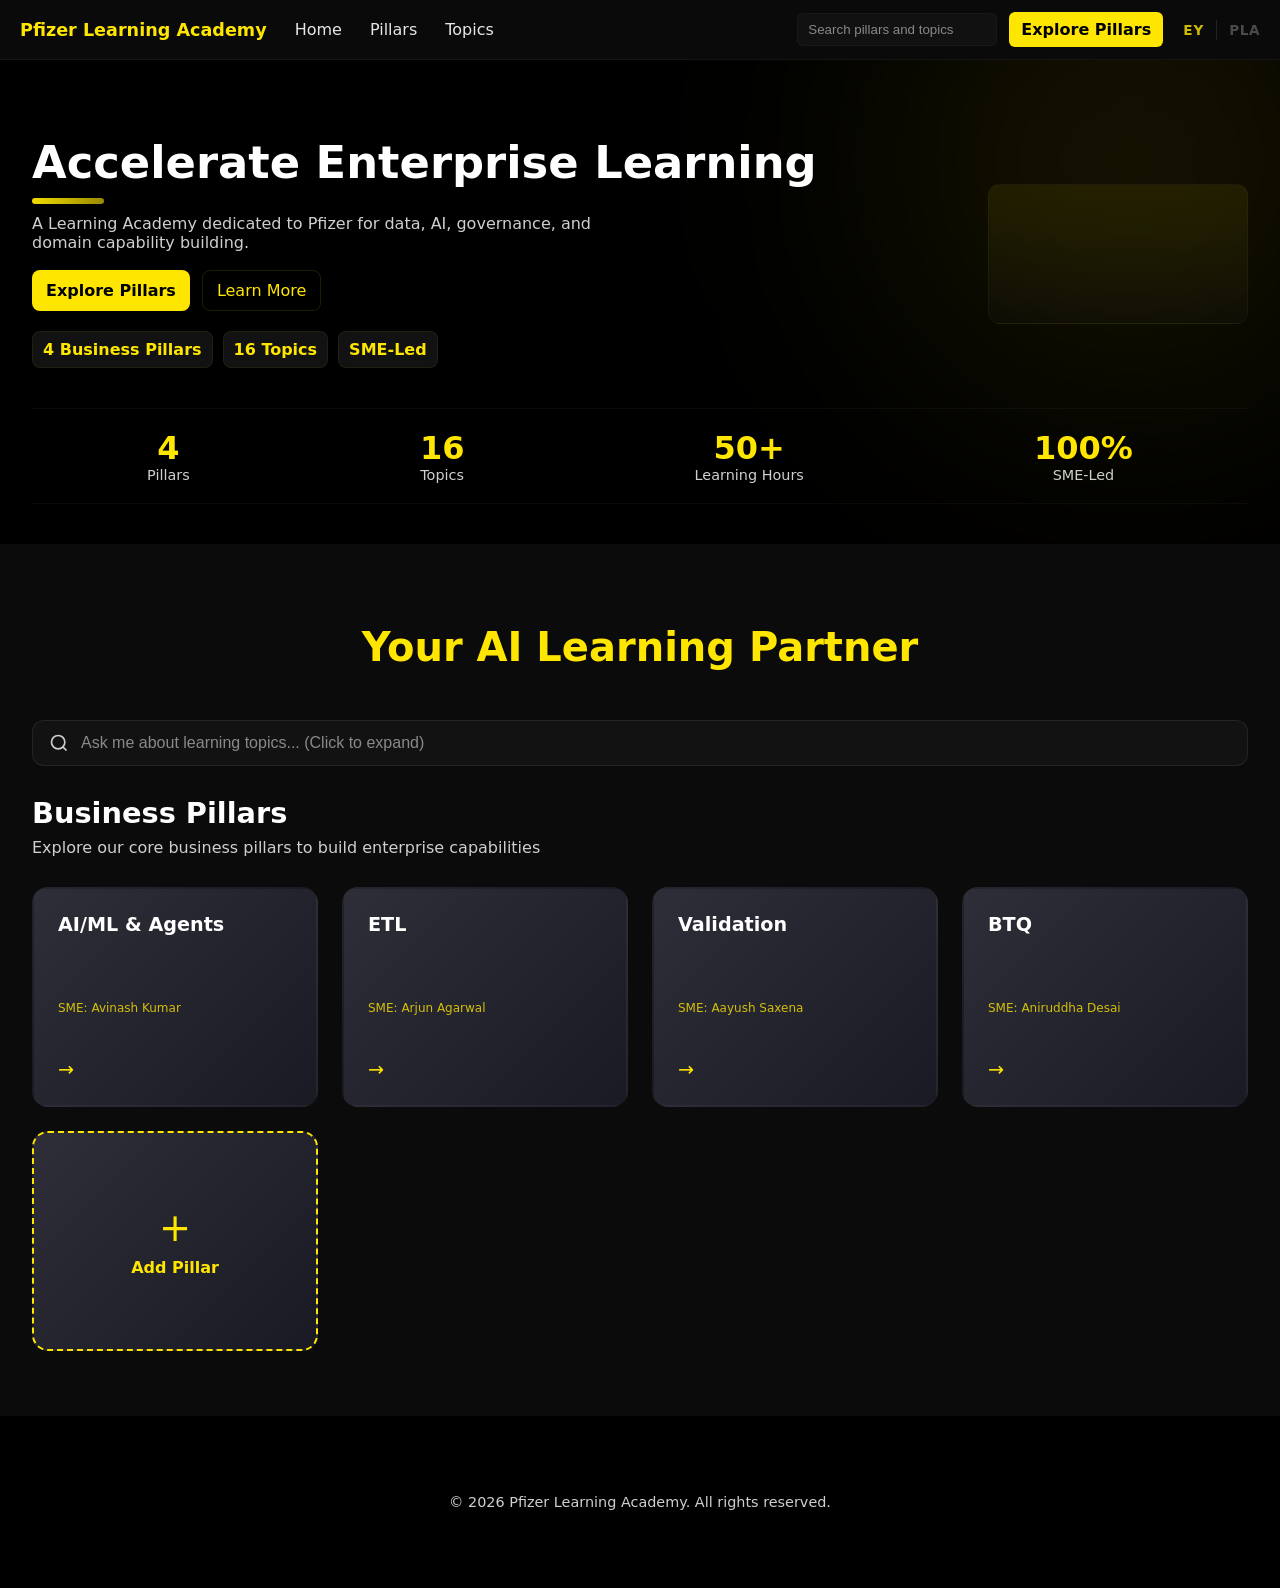
==== index.html @ 2d5de285 "updates" ====
<!DOCTYPE html>
<html lang="en">
<head>
    <meta charset="UTF-8">
    <meta name="viewport" content="width=device-width, initial-scale=1.0">
    <title>Pfizer Learning Academy</title>
    <link rel="stylesheet" href="styles.css">
</head>
<body>
    <div class="app">
        <!-- Header -->
        <header class="header">
            <div class="left">
                <div class="logo">Pfizer Learning Academy</div>
                <nav class="nav">
                    <a href="#home" onclick="scrollToSection('home')">Home</a>
                    <a href="#pillars" onclick="scrollToSection('pillars')">Pillars</a>
                    <a href="#topics">Topics</a>
                </nav>
            </div>

            <div class="actions">
                <input class="search" id="searchInput" placeholder="Search pillars and topics" onkeyup="handleSearch(event)">
                <button class="cta" onclick="scrollToSection('pillars')">Explore Pillars</button>
                <div class="logosContainer">
                    <div class="brandLogo">
                        <div class="eyLogo">EY</div>
                    </div>
                    <div class="divider"></div>
                    <div class="brandLogo">
                        <div class="pfizerLogo">PLA</div>
                    </div>
                </div>
            </div>
        </header>

        <!-- Search Results Dropdown -->
        <div id="searchResults" class="searchResults" style="display:none;"></div>

        <!-- Main Content -->
        <main class="main">
            <!-- Hero Section -->
            <div class="topArea">
                <div class="container">
                    <section class="hero">
                        <div class="heroLeft">
                            <h1 class="headline">Accelerate Enterprise Learning</h1>
                            <p class="sub">A Learning Academy dedicated to Pfizer for data, AI, governance, and domain capability building.</p>
                            <div class="ctaRow">
                                <button class="primary" onclick="scrollToSection('pillars')">Explore Pillars</button>
                                <button class="secondary" onclick="scrollToSection('pillars')">Learn More</button>
                            </div>

                            <div class="chips">
                                <div class="chip">4 Business Pillars</div>
                                <div class="chip">16 Topics</div>
                                <div class="chip">SME-Led</div>
                            </div>
                        </div>
                        <div class="heroRight">
                            <div class="heroCard"></div>
                        </div>
                    </section>

                    <!-- Stats Strip -->
                    <div class="statsStrip">
                        <div class="stat">
                            <div class="statValue">4</div>
                            <div class="statLabel">Pillars</div>
                        </div>
                        <div class="stat">
                            <div class="statValue">16</div>
                            <div class="statLabel">Topics</div>
                        </div>
                        <div class="stat">
                            <div class="statValue">50+</div>
                            <div class="statLabel">Learning Hours</div>
                        </div>
                        <div class="stat">
                            <div class="statValue">100%</div>
                            <div class="statLabel">SME-Led</div>
                        </div>
                    </div>
                </div>
            </div>

            <!-- Business Pillars Section -->
            <div class="container">
                <div class="searchHeader">
                    <p class="searchSubline flashAnimation">Your AI Learning Partner</p>
                </div>

                <!-- Chat Interface (Hidden by default) -->
                <div id="chatInterface" class="chatInterface" style="display:none;">
                    <div class="chatHeader">
                        <h3>Pfizer Learning Assistant</h3>
                        <button class="closeChat" onclick="closeChat()">✕</button>
                    </div>
                    <div class="chatMessages" id="chatMessages">
                        <div class="chatMessage bot">
                            <p>Hi! 👋 I'm your Pfizer Learning Assistant. How can I help you explore our learning content today?</p>
                        </div>
                    </div>
                    <div class="chatInput">
                        <input type="text" id="chatInputField" placeholder="Ask me anything..." onkeypress="handleChatInput(event)">
                        <button onclick="sendChatMessage()">Send</button>
                    </div>
                </div>

                <!-- Search Bar with Static Response -->
                <div class="searchContainer">
                    <div class="searchInputWrapper" onclick="openChat()">
                        <svg class="searchIcon" viewBox="0 0 24 24" fill="none" stroke="currentColor" stroke-width="2">
                            <circle cx="11" cy="11" r="8"></circle>
                            <path d="m21 21-4.35-4.35"></path>
                        </svg>
                        <input type="text" class="searchInputStatic" placeholder="Ask me about learning topics... (Click to expand)" readonly>
                    </div>
                </div>

                <!-- Business Pillars Section -->
                <section id="pillars" class="pillarsSection">
                    <div class="sectionHeader">
                        <h2 class="sectionTitle">Business Pillars</h2>
                        <p class="sectionSubtitle">Explore our core business pillars to build enterprise capabilities</p>
                    </div>

                    <div class="pillarsGrid" id="pillarsGrid">
                        <!-- Pillars will be populated by JavaScript -->
                    </div>

                    <div id="addPillarInfo" class="infoMessage" style="display:none;">
                        <p>ℹ️ New pillar creation is coming soon. Contact your administrator to request new business pillars.</p>
                        <button onclick="dismissAddInfo()">Dismiss</button>
                    </div>
                </section>
            </div>
        </main>

        <!-- Pillar Detail Page (Hidden by default) -->
        <div id="pillarDetailPage" class="pillarDetailPage" style="display:none;">
            <div class="detailHeader">
                <button class="backButton" onclick="goBackHome()">← Back</button>
                <h1 id="detailPillarTitle" class="detailTitle"></h1>
            </div>
            <div class="detailContent">
                <div class="detailSectionHalf" id="detailSMECard">
                    <!-- SME Card will be populated by JavaScript -->
                </div>
                <div class="detailSection">
                    <h2>Topics</h2>
                    <div class="detailSectionHeader">
                        <button class="addButton" onclick="openAddItemModal('topic')">+ Add Topic</button>
                    </div>
                    <div id="detailTopics" class="topicsList"></div>
                </div>
                
            </div>
        </div>

        <!-- Topic/SOP/Material Detail Page -->
        <div id="itemDetailPage" class="itemDetailPage" style="display:none;">
            <div class="detailHeader">
                <button class="backButton" onclick="goBackToPillarDetail()">← Back</button>
                <h1 id="itemDetailTitle" class="detailTitle"></h1>
            </div>
            <div class="detailContent">
                <div class="detailSection">
                    <h2 class="sectionHeading">Title</h2>
                    <h3 class="confusionMatrixHeading">Confusion Matrix</h3>
                </div>
                <div class="detailSection">
                    <h2 class="sectionHeading">Content</h2>
                    <div id="itemDetailKeyPoints" class="keyPointsList"></div>
                    <p id="contentParagraph" class="contentParagraph"></p>
                </div>
                
            </div>
        </div>

        <!-- Add Item Modal (Topic/SOP/Material) -->
        <div id="addItemModal" class="modal" style="display:none;">
            <div class="modalContent">
                <div class="modalHeader">
                    <h2 id="addItemModalTitle">Add New Item</h2>
                    <button class="closeModal" onclick="closeAddItemModal()">✕</button>
                </div>
                <form id="addItemForm" onsubmit="submitAddItem(event)" class="addPillarForm">
                    <div class="formGroup">
                        <label for="itemName">Item Name *</label>
                        <input type="text" id="itemName" name="itemName" required placeholder="e.g., AI Model Training">
                    </div>

                    <div class="formGroup">
                        <label for="itemDescription">Description *</label>
                        <textarea id="itemDescription" name="itemDescription" required placeholder="Brief description" rows="4"></textarea>
                    </div>

                    <div class="formGroup">
                        <label for="itemContent">Detailed Content</label>
                        <textarea id="itemContent" name="itemContent" placeholder="Detailed information about this item (2000 words allowed)" rows="5"></textarea>
                    </div>

                    <div class="formActions">
                        <button type="button" class="cancelBtn" onclick="closeAddItemModal()">Cancel</button>
                        <button type="submit" class="submitBtn">Create Item</button>
                    </div>
                </form>
            </div>
        </div>

        <!-- Modal Overlay -->
        <div id="modalOverlay" class="modalOverlay" style="display:none;" onclick="closeAddItemModal()"></div>

        <!-- Add Pillar Modal (Hidden by default) -->
        <div id="addPillarModal" class="modal" style="display:none;">
            <div class="modalContent">
                <div class="modalHeader">
                    <h2>Add New Business Pillar</h2>
                    <button class="closeModal" onclick="closeAddPillarModal()">✕</button>
                </div>
                <form id="addPillarForm" onsubmit="submitAddPillar(event)" class="addPillarForm">
                    <div class="formGroup">
                        <label for="pillarName">Name of the Pillar *</label>
                        <input type="text" id="pillarName" name="pillarName" required placeholder="e.g., Data Governance">
                    </div>

                    

                    <div class="formGroup">
                        <label for="smeName">SME Name *</label>
                        <input type="text" id="smeName" name="smeName" required placeholder="Subject Matter Expert Name">
                    </div>
                    <div class="formGroup">
                        <label for="smePosition">SME Position *</label>
                        <input type="text" id="smePosition" name="smePosition" required placeholder="Subject Matter Expert Position">
                    </div>

                    <div class="formGroup">
                        <label for="smeEmail">SME Email *</label>
                        <input type="email" id="smeEmail" name="smeEmail" placeholder="SME Email Address">
                    </div>

                    <div class="formActions">
                        <button type="button" class="cancelBtn" onclick="closeAddPillarModal()">Cancel</button>
                        <button type="submit" class="submitBtn">Create Pillar</button>
                    </div>
                </form>
            </div>
        </div>

        <!-- Modal Overlay for Pillar -->
        <div id="pillarModalOverlay" class="modalOverlay" style="display:none;" onclick="closeAddPillarModal()"></div>

        <!-- Footer -->
        <footer class="footer">
            <div class="container">
                <p>&copy; 2026 Pfizer Learning Academy. All rights reserved.</p>
            </div>
        </footer>
    </div>

    <script src="app.js"></script>
</body>
</html>
---- styles.css ----
/* CSS Variables */
:root {
    --bg: #0b0b0b;
    --yellow: #FFE600;
    --white: #FFFFFF;
    --muted: #CFCFCF;
    --card: #121212;
    --glass: rgba(255,255,255,0.03);
}

* {
    box-sizing: border-box;
}

html, body {
    height: 100%;
    margin: 0;
    padding: 0;
}

body {
    margin: 0;
    font-family: Inter, ui-sans-serif, system-ui, -apple-system, "Segoe UI", Roboto, "Helvetica Neue", Arial;
    background: var(--bg);
    color: var(--white);
    -webkit-font-smoothing: antialiased;
    -moz-osx-font-smoothing: grayscale;
}

a {
    color: inherit;
    text-decoration: none;
}

button {
    cursor: pointer;
    font: inherit;
}

.app {
    min-height: 100vh;
    background: var(--bg);
    color: var(--white);
    display: flex;
    flex-direction: column;
}

.container {
    max-width: 1400px;
    margin: 0 auto;
    padding: 40px 32px;
    width: 100%;
}

/* Header Styles */
.header {
    display: flex;
    align-items: center;
    justify-content: space-between;
    padding: 12px 20px;
    border-bottom: 1px solid rgba(255, 255, 255, 0.04);
    background: rgba(11, 11, 11, 0.9);
    position: sticky;
    top: 0;
    z-index: 10;
}

.left {
    display: flex;
    align-items: center;
    gap: 20px;
}

.logo {
    color: var(--yellow);
    font-weight: 700;
    font-size: 1.1rem;
    cursor: pointer;
}

.nav {
    display: flex;
    gap: 12px;
}

.nav a {
    color: var(--white);
    opacity: 0.9;
    padding: 6px 8px;
    border-radius: 6px;
    transition: all 0.2s ease;
}

.nav a:hover {
    opacity: 1;
    background: rgba(255, 230, 0, 0.05);
}

.actions {
    display: flex;
    gap: 12px;
    align-items: center;
}

.search {
    background: var(--glass);
    border: 1px solid rgba(255, 255, 255, 0.03);
    color: var(--white);
    padding: 8px 10px;
    border-radius: 6px;
    min-width: 200px;
}

.search::placeholder {
    color: rgba(255, 255, 255, 0.5);
}

.cta {
    background: var(--yellow);
    color: #000;
    padding: 8px 12px;
    border-radius: 6px;
    border: none;
    font-weight: 700;
    cursor: pointer;
    transition: all 0.2s ease;
}

.cta:hover {
    background: #ffd800;
    transform: translateY(-1px);
    box-shadow: 0 4px 12px rgba(255, 193, 7, 0.3);
}

.logosContainer {
    display: flex;
    align-items: center;
    gap: 12px;
    margin-left: 8px;
}

.brandLogo {
    display: flex;
    align-items: center;
    justify-content: center;
}

.eyLogo {
    color: var(--yellow);
    font-size: 0.85rem;
    font-weight: 700;
    letter-spacing: 1px;
    opacity: 0.8;
    transition: all 0.2s ease;
}

.eyLogo:hover {
    opacity: 1;
    color: #ffd800;
}

.pfizerLogo {
    color: #666;
    font-size: 0.85rem;
    font-weight: 700;
    letter-spacing: 0.5px;
    opacity: 0.7;
    transition: all 0.2s ease;
}

.pfizerLogo:hover {
    opacity: 1;
    color: var(--white);
}

.divider {
    width: 1px;
    height: 20px;
    background: rgba(255, 255, 255, 0.1);
}

/* Main Content */
.main {
    flex: 1;
}

.topArea {
    position: relative;
    background: #000;
    overflow: hidden;
}

.topArea::before {
    content: "";
    position: absolute;
    width: 500px;
    height: 500px;
    background: rgba(255, 230, 0, 0.08);
    filter: blur(120px);
    top: -150px;
    right: -100px;
    border-radius: 50%;
}

/* Hero Section */
.hero {
    display: flex;
    gap: 24px;
    align-items: center;
    justify-content: space-between;
    padding: 40px 0;
    position: relative;
    z-index: 1;
}

.heroLeft {
    flex: 1;
}

.heroRight {
    width: 260px;
    height: 160px;
    display: flex;
    align-items: center;
    justify-content: center;
}

.heroCard {
    width: 100%;
    height: 140px;
    background: linear-gradient(180deg, rgba(255, 230, 0, 0.08), rgba(255, 255, 255, 0.02));
    border-radius: 12px;
    border: 1px solid rgba(255, 255, 255, 0.03);
}

.headline {
    font-size: 2.8rem;
    margin: 0;
    color: var(--white);
    line-height: 1.02;
    position: relative;
}

.headline::after {
    content: '';
    display: block;
    width: 72px;
    height: 6px;
    margin-top: 12px;
    background: linear-gradient(90deg, rgba(255, 230, 0, 0.95), rgba(255, 230, 0, 0.6));
    border-radius: 4px;
}

.sub {
    color: var(--muted);
    margin-top: 10px;
    margin-bottom: 18px;
    max-width: 60ch;
}

.ctaRow {
    display: flex;
    gap: 12px;
    margin-bottom: 20px;
}

.primary {
    background: var(--yellow);
    color: #000;
    padding: 10px 14px;
    border-radius: 8px;
    border: none;
    font-weight: 700;
    transition: all 0.2s ease;
}

.primary:hover {
    background: #ffd800;
    transform: translateY(-2px);
    box-shadow: 0 4px 12px rgba(255, 193, 7, 0.3);
}

.secondary {
    background: transparent;
    color: var(--yellow);
    padding: 10px 14px;
    border-radius: 8px;
    border: 1px solid rgba(255, 230, 0, 0.12);
    transition: all 0.2s ease;
}

.secondary:hover {
    border-color: var(--yellow);
    background: rgba(255, 230, 0, 0.05);
}

.chips {
    display: flex;
    gap: 10px;
    flex-wrap: wrap;
}

.chip {
    padding: 8px 10px;
    background: var(--card);
    color: var(--yellow);
    border-radius: 8px;
    font-weight: 700;
    border: 1px solid rgba(255, 230, 0, 0.06);
}

/* Stats Strip */
.statsStrip {
    display: flex;
    justify-content: space-around;
    padding: 20px 0;
    border-top: 1px solid rgba(255, 255, 255, 0.04);
    border-bottom: 1px solid rgba(255, 255, 255, 0.04);
}

.stat {
    text-align: center;
}

.statValue {
    font-size: 2rem;
    font-weight: 700;
    color: var(--yellow);
}

.statLabel {
    color: var(--muted);
    font-size: 0.9rem;
}

/* Search Header */
.searchHeader {
    padding-top: 40px;
    padding-bottom: 30px;
    margin-bottom: 20px;
}

.searchSubline {
    color: #FFE600;
    margin: 0;
    text-align: center;
    font-size: 2.5rem;
    font-weight: 600;
}

@keyframes flashAnimation {
    0%, 100% {
        opacity: 1;
    }
    50% {
        opacity: 0.2;
    }
}

.flashAnimation {
    animation: flashAnimation 2s ease-in-out infinite;
}

/* Search Container */
.searchContainer {
    margin-bottom: 30px;
}

.searchInputWrapper {
    display: flex;
    align-items: center;
    gap: 10px;
    background: var(--glass);
    border: 1px solid rgba(255, 255, 255, 0.08);
    border-radius: 12px;
    padding: 12px 16px;
    cursor: pointer;
    transition: all 0.3s ease;
}

.searchInputWrapper:hover {
    border-color: var(--yellow);
    box-shadow: 0 4px 12px rgba(255, 230, 0, 0.1);
}

.searchIcon {
    width: 20px;
    height: 20px;
    color: var(--muted);
    flex-shrink: 0;
}

.searchInputStatic {
    flex: 1;
    background: none;
    border: none;
    color: var(--white);
    font-size: 1rem;
    outline: none;
}

.searchInputStatic::placeholder {
    color: rgba(255, 255, 255, 0.5);
}

/* Search Results */
.searchResults {
    position: absolute;
    top: 60px;
    left: 20px;
    right: 20px;
    background: rgba(18, 18, 18, 0.95);
    border: 1px solid rgba(255, 230, 0, 0.2);
    border-radius: 8px;
    max-height: 400px;
    overflow-y: auto;
    z-index: 100;
}

.searchResult {
    padding: 12px 16px;
    border-bottom: 1px solid rgba(255, 255, 255, 0.05);
    cursor: pointer;
    transition: all 0.2s ease;
}

.searchResult:hover {
    background: rgba(255, 230, 0, 0.05);
}

.searchResultTitle {
    color: var(--white);
    font-weight: 600;
    margin: 0 0 4px;
}

.searchResultType {
    color: var(--yellow);
    font-size: 0.8rem;
    text-transform: uppercase;
}

.searchResultDescription {
    color: var(--muted);
    font-size: 0.9rem;
    margin-top: 4px;
}

/* Chat Interface */
.chatInterface {
    background: rgba(18, 18, 18, 0.95);
    border: 1px solid rgba(255, 230, 0, 0.2);
    border-radius: 12px;
    margin-bottom: 30px;
    overflow: hidden;
    box-shadow: 0 8px 32px rgba(0, 0, 0, 0.5);
}

.chatHeader {
    background: rgba(255, 230, 0, 0.1);
    padding: 16px;
    display: flex;
    justify-content: space-between;
    align-items: center;
    border-bottom: 1px solid rgba(255, 230, 0, 0.2);
}

.chatHeader h3 {
    margin: 0;
    color: var(--white);
}

.closeChat {
    background: none;
    border: none;
    color: var(--white);
    font-size: 1.2rem;
    cursor: pointer;
    opacity: 0.7;
    transition: opacity 0.2s ease;
}

.closeChat:hover {
    opacity: 1;
}

.chatMessages {
    max-height: 300px;
    overflow-y: auto;
    padding: 16px;
    min-height: 150px;
}

.chatMessage {
    margin-bottom: 12px;
    display: flex;
    animation: fadeIn 0.3s ease;
}

@keyframes fadeIn {
    from {
        opacity: 0;
        transform: translateY(10px);
    }
    to {
        opacity: 1;
        transform: translateY(0);
    }
}

.chatMessage.bot p {
    background: rgba(255, 230, 0, 0.1);
    color: var(--white);
    padding: 10px 12px;
    border-radius: 8px;
    margin: 0;
    border-left: 3px solid var(--yellow);
    max-width: 80%;
}

.chatMessage.user p {
    background: rgba(255, 230, 0, 0.3);
    color: var(--white);
    padding: 10px 12px;
    border-radius: 8px;
    margin: 0;
    margin-left: auto;
    max-width: 80%;
}

.chatInput {
    display: flex;
    gap: 8px;
    padding: 12px;
    border-top: 1px solid rgba(255, 255, 255, 0.05);
}

#chatInputField {
    flex: 1;
    background: rgba(255, 255, 255, 0.05);
    border: 1px solid rgba(255, 255, 255, 0.1);
    color: var(--white);
    padding: 8px 12px;
    border-radius: 6px;
    outline: none;
}

#chatInputField::placeholder {
    color: rgba(255, 255, 255, 0.5);
}

.chatInput button {
    background: var(--yellow);
    color: #000;
    border: none;
    padding: 8px 16px;
    border-radius: 6px;
    font-weight: 700;
    transition: all 0.2s ease;
}

.chatInput button:hover {
    background: #ffd800;
    transform: translateY(-1px);
}

/* Pillars Section */
.pillarsSection {
    margin-top: 30px;
}

.sectionHeader {
    margin-bottom: 30px;
}

.sectionTitle {
    font-size: 1.8rem;
    margin: 0 0 8px;
    color: var(--white);
}

.sectionSubtitle {
    color: var(--muted);
    margin: 0;
}

.pillarsGrid {
    display: grid;
    grid-template-columns: repeat(auto-fit, minmax(280px, 1fr));
    gap: 24px;
    margin-bottom: 24px;
}

.pillarCard {
    background: linear-gradient(135deg, #2e2e38 0%, #1a1a24 100%);
    border: 2px solid transparent;
    border-radius: 16px;
    padding: 24px;
    cursor: pointer;
    transition: all 0.3s cubic-bezier(0.4, 0, 0.2, 1);
    position: relative;
    overflow: hidden;
    min-height: 220px;
    display: flex;
    flex-direction: column;
    justify-content: space-between;
}

.pillarCard::before {
    content: '';
    position: absolute;
    top: 0;
    left: -100%;
    width: 100%;
    height: 100%;
    background: linear-gradient(90deg, transparent, rgba(255, 230, 0, 0.1), transparent);
    transition: left 0.6s ease;
    z-index: 0;
}

.pillarCard:hover {
    border-color: var(--yellow);
    transform: translateY(-8px);
    box-shadow: 0 12px 32px rgba(255, 230, 0, 0.15);
}

.pillarCard:hover::before {
    left: 100%;
}

.pillarCard[data-add='true'] {
    border-style: dashed;
    border-color: var(--yellow);
    display: flex;
    align-items: center;
    justify-content: center;
}

.pillarCard[data-add='true']:hover {
    background: linear-gradient(135deg, rgba(255, 230, 0, 0.05), rgba(255, 230, 0, 0.02));
}

.pillarCardHeader {
    position: relative;
    z-index: 1;
    margin-bottom: 12px;
}

.pillarCardTitle {
    font-size: 1.2rem;
    font-weight: 600;
    color: #fff;
    margin: 0;
}

.pillarCardDescription {
    color: var(--muted);
    font-size: 0.9rem;
    margin: 12px 0 0;
    position: relative;
    z-index: 1;
}

.pillarCardFooter {
    display: flex;
    justify-content: space-between;
    align-items: center;
    margin-top: 16px;
    position: relative;
    z-index: 1;
}

.pillarCardSME {
    margin-top: 12px;
    position: relative;
    z-index: 1;
}

.pillarCardSME small {
    color: var(--yellow);
    font-size: 0.75rem;
    font-weight: 500;
    opacity: 0.8;
}

.badge {
    background: rgba(255, 230, 0, 0.1);
    color: var(--yellow);
    padding: 4px 8px;
    border-radius: 6px;
    font-size: 0.85rem;
    font-weight: 600;
}

.arrow {
    color: var(--yellow);
    font-size: 1.2rem;
}

.addContent {
    display: flex;
    flex-direction: column;
    align-items: center;
    gap: 8px;
}

.addIcon {
    font-size: 2.4rem;
    color: var(--yellow);
}

.addContent p {
    color: var(--yellow);
    font-weight: 600;
    margin: 0;
}

/* Info Message */
.infoMessage {
    background: rgba(255, 230, 0, 0.05);
    border: 1px solid rgba(255, 230, 0, 0.2);
    border-radius: 8px;
    padding: 16px;
    margin-top: 20px;
    display: flex;
    justify-content: space-between;
    align-items: center;
}

.infoMessage p {
    margin: 0;
    color: var(--muted);
}

.infoMessage button {
    background: transparent;
    border: 1px solid rgba(255, 230, 0, 0.3);
    color: var(--yellow);
    padding: 6px 12px;
    border-radius: 6px;
    cursor: pointer;
    transition: all 0.2s ease;
}

.infoMessage button:hover {
    background: rgba(255, 230, 0, 0.1);
    border-color: var(--yellow);
}

/* Footer */
.footer {
    background: #000;
    border-top: 1px solid rgba(255, 255, 255, 0.04);
    text-align: center;
    padding: 30px 20px;
    margin-top: auto;
}

.footer p {
    margin: 8px 0;
    color: var(--muted);
    font-size: 0.9rem;
}

/* Item Detail Page */
.itemDetailPage {
    min-height: 100vh;
    padding: 20px;
    background: var(--bg);
}

.keyPointsList, .resourcesList {
    display: flex;
    flex-direction: column;
    gap: 12px;
}

.keyPoint, .resource {
    background: rgba(255, 230, 0, 0.05);
    border-left: 3px solid var(--yellow);
    padding: 12px;
    border-radius: 4px;
    color: var(--white);
}

.contentArea {
    color: var(--white);
    line-height: 1.8;
    background: rgba(255, 255, 255, 0.02);
    padding: 16px;
    border-radius: 8px;
    border: 1px solid rgba(255, 230, 0, 0.1);
}

.topicItem, .sopItem, .materialItem {
    background: rgba(255, 230, 0, 0.05);
    border-left: 3px solid var(--yellow);
    padding: 12px 12px 12px 16px;
    border-radius: 4px;
    color: var(--white);
    cursor: pointer;
    transition: all 0.2s ease;
    position: relative;
}

.topicItem:hover, .sopItem:hover, .materialItem:hover {
    background: rgba(255, 230, 0, 0.08);
    transform: translateX(4px);
}

.topicItem strong, .sopItem strong, .materialItem strong {
    color: var(--yellow);
}

/* Topic Card Styles */
.topicsList {
    display: grid;
    grid-template-columns: repeat(3, 1fr);
    gap: 24px;
    margin-top: 20px;
}

.topicCard {
    background: linear-gradient(135deg, rgba(255, 230, 0, 0.08) 0%, rgba(255, 230, 0, 0.03) 100%);
    border: 1px solid rgba(255, 230, 0, 0.2);
    border-radius: 8px;
    cursor: pointer;
    transition: all 0.3s ease;
    display: flex;
    align-items: center;
    justify-content: center;
    font-size: 25px;
    font-weight: 600;
    text-align: center;
    color: var(--white);
    line-height: 1.3;
    aspect-ratio: 1 / 1;
    padding: 12px;
}

.topicCard:hover {
    background: linear-gradient(135deg, rgba(255, 230, 0, 0.15) 0%, rgba(255, 230, 0, 0.08) 100%);
    border-color: rgba(255, 230, 0, 0.4);
    transform: translateY(-4px);
    box-shadow: 0 8px 24px rgba(255, 230, 0, 0.1);
}



/* Pillar Detail Page */
.pillarDetailPage {
    min-height: 100vh;
    padding: 20px;
    background: var(--bg);
}

.detailHeader {
    max-width: 1400px;
    margin: 0 auto;
    padding: 20px 0;
    display: flex;
    align-items: center;
    gap: 20px;
    margin-bottom: 30px;
}

.backButton {
    background: rgba(255, 230, 0, 0.1);
    border: 1px solid rgba(255, 230, 0, 0.2);
    color: var(--yellow);
    padding: 8px 12px;
    border-radius: 6px;
    cursor: pointer;
    transition: all 0.2s ease;
    font-weight: 600;
}

.backButton:hover {
    background: rgba(255, 230, 0, 0.2);
    border-color: var(--yellow);
}

.detailTitle {
    font-size: 2.5rem;
    margin: 0;
    color: var(--yellow);
    text-align: center;
    font-weight: 700;
}

.detailContent {
    max-width: 1000px;
    margin: 0 auto;
}

.sectionHeading {
    text-align: center;
}

.confusionMatrixHeading {
    text-align: center;
    font-size: 2rem;
    font-weight: 700;
    color: var(--yellow);
    margin-top: 30px;
    margin-bottom: 20px;
}

.contentParagraph {
    text-align: left;
    line-height: 1.8;
    margin-top: 20px;
}

.detailSection {
    background: rgba(18, 18, 18, 0.5);
    border: 1px solid rgba(255, 230, 0, 0.1);
    border-radius: 12px;
    padding: 24px;
    margin-bottom: 40px;
}

.detailSectionHeader {
    display: flex;
    justify-content: space-between;
    align-items: center;
    margin-bottom: 16px;
}

.addButton {
    background: rgba(255, 230, 0, 0.1);
    border: 1px solid rgba(255, 230, 0, 0.3);
    color: var(--yellow);
    padding: 8px 12px;
    border-radius: 6px;
    font-weight: 600;
    cursor: pointer;
    transition: all 0.2s ease;
    font-size: 0.9rem;
}

.addButton:hover {
    background: rgba(255, 230, 0, 0.2);
    border-color: var(--yellow);
    transform: translateY(-1px);
}

.detailSectionHalf {
    background: rgba(255, 230, 0, 0.05);
    border: 1px solid rgba(255, 230, 0, 0.2);
    border-radius: 12px;
    padding: 24px;
    margin-bottom: 40px;
}

.smeCardContent {
    text-align: center;
}

.smeCardContent h3 {
    color: var(--yellow);
    font-size: 1.1rem;
    margin: 0 0 12px;
}

.smeName {
    color: var(--white);
    font-size: 1.1rem;
    font-weight: 600;
    margin: 8px 0;
}

.smeRole {
    color: var(--muted);
    font-size: 0.95rem;
    margin: 6px 0;
}

.smeEmail {
    margin-top: 12px;
}

.smeEmail a {
    color: var(--yellow);
    text-decoration: none;
    transition: all 0.2s ease;
}

.smeEmail a:hover {
    text-decoration: underline;
    opacity: 0.8;
}

.detailSection h2 {
    color: var(--yellow);
    font-size: 1.3rem;
    margin-top: 0;
    margin-bottom: 12px;
}

.detailSection p {
    color: var(--white);
    line-height: 1.6;
    margin: 0;
}

.sopsList, .materialsList {
    display: flex;
    flex-direction: column;
    gap: 12px;
}

.topicItem, .sopItem, .materialItem {
    background: rgba(255, 230, 0, 0.05);
    border-left: 3px solid var(--yellow);
    padding: 12px;
    border-radius: 4px;
    color: var(--white);
}

.topicItem strong, .sopItem strong, .materialItem strong {
    color: var(--yellow);
}

/* Modal Styles */
.modal {
    position: fixed;
    top: 50%;
    left: 50%;
    transform: translate(-50%, -50%);
    background: var(--card);
    border: 1px solid rgba(255, 230, 0, 0.2);
    border-radius: 12px;
    max-width: 600px;
    width: 90%;
    max-height: 90vh;
    overflow-y: auto;
    z-index: 1000;
    box-shadow: 0 20px 60px rgba(0, 0, 0, 0.8);
}

.modalOverlay {
    position: fixed;
    top: 0;
    left: 0;
    right: 0;
    bottom: 0;
    background: rgba(0, 0, 0, 0.6);
    z-index: 999;
}

.modalHeader {
    display: flex;
    justify-content: space-between;
    align-items: center;
    padding: 20px;
    border-bottom: 1px solid rgba(255, 230, 0, 0.1);
    background: rgba(255, 230, 0, 0.05);
}

.modalHeader h2 {
    margin: 0;
    color: var(--white);
}

.closeModal {
    background: none;
    border: none;
    color: var(--white);
    font-size: 1.5rem;
    cursor: pointer;
    opacity: 0.7;
    transition: opacity 0.2s ease;
}

.closeModal:hover {
    opacity: 1;
}

.addPillarForm {
    padding: 20px;
}

.formGroup {
    margin-bottom: 18px;
    display: flex;
    flex-direction: column;
}

.formGroup label {
    color: var(--white);
    font-weight: 600;
    margin-bottom: 6px;
    font-size: 0.95rem;
}

.formGroup input,
.formGroup textarea {
    background: rgba(255, 255, 255, 0.05);
    border: 1px solid rgba(255, 255, 255, 0.1);
    color: var(--white);
    padding: 10px 12px;
    border-radius: 6px;
    font-family: inherit;
    font-size: 0.95rem;
    transition: all 0.2s ease;
}

.formGroup input:focus,
.formGroup textarea:focus {
    outline: none;
    border-color: var(--yellow);
    background: rgba(255, 255, 255, 0.08);
    box-shadow: 0 0 8px rgba(255, 230, 0, 0.1);
}

.formGroup input::placeholder,
.formGroup textarea::placeholder {
    color: rgba(255, 255, 255, 0.4);
}

.formGroup small {
    color: #999;
    font-size: 0.8rem;
    margin-top: 4px;
}

.formActions {
    display: flex;
    gap: 12px;
    margin-top: 24px;
    justify-content: flex-end;
}

.cancelBtn, .submitBtn {
    padding: 10px 16px;
    border-radius: 6px;
    border: none;
    font-weight: 600;
    cursor: pointer;
    transition: all 0.2s ease;
}

.cancelBtn {
    background: rgba(255, 255, 255, 0.05);
    color: var(--white);
    border: 1px solid rgba(255, 255, 255, 0.1);
}

.cancelBtn:hover {
    background: rgba(255, 255, 255, 0.1);
}

.submitBtn {
    background: var(--yellow);
    color: #000;
    font-weight: 700;
}

.submitBtn:hover {
    background: #ffd800;
    transform: translateY(-1px);
    box-shadow: 0 4px 12px rgba(255, 193, 7, 0.3);
}

/* Responsive Design */
@media (max-width: 768px) {
    .hero {
        flex-direction: column;
    }

    .heroRight {
        display: none;
    }

    .headline {
        font-size: 1.8rem;
    }

    .ctaRow {
        flex-direction: column;
    }

    .statsStrip {
        flex-wrap: wrap;
        gap: 20px;
    }

    .stat {
        flex: 1;
        min-width: 100px;
    }

    .pillarsGrid {
        grid-template-columns: 1fr;
    }

    .search {
        min-width: 120px;
    }

    .topicsList {
        grid-template-columns: repeat(2, 1fr);
    }

    .logosContainer {
        display: none;
    }

    .header {
        flex-direction: column;
        gap: 10px;
    }

    .actions {
        width: 100%;
        flex-direction: column;
    }

    .search {
        width: 100%;
    }
}

@media (max-width: 480px) {
    .topicsList {
        grid-template-columns: 1fr;
    }
}
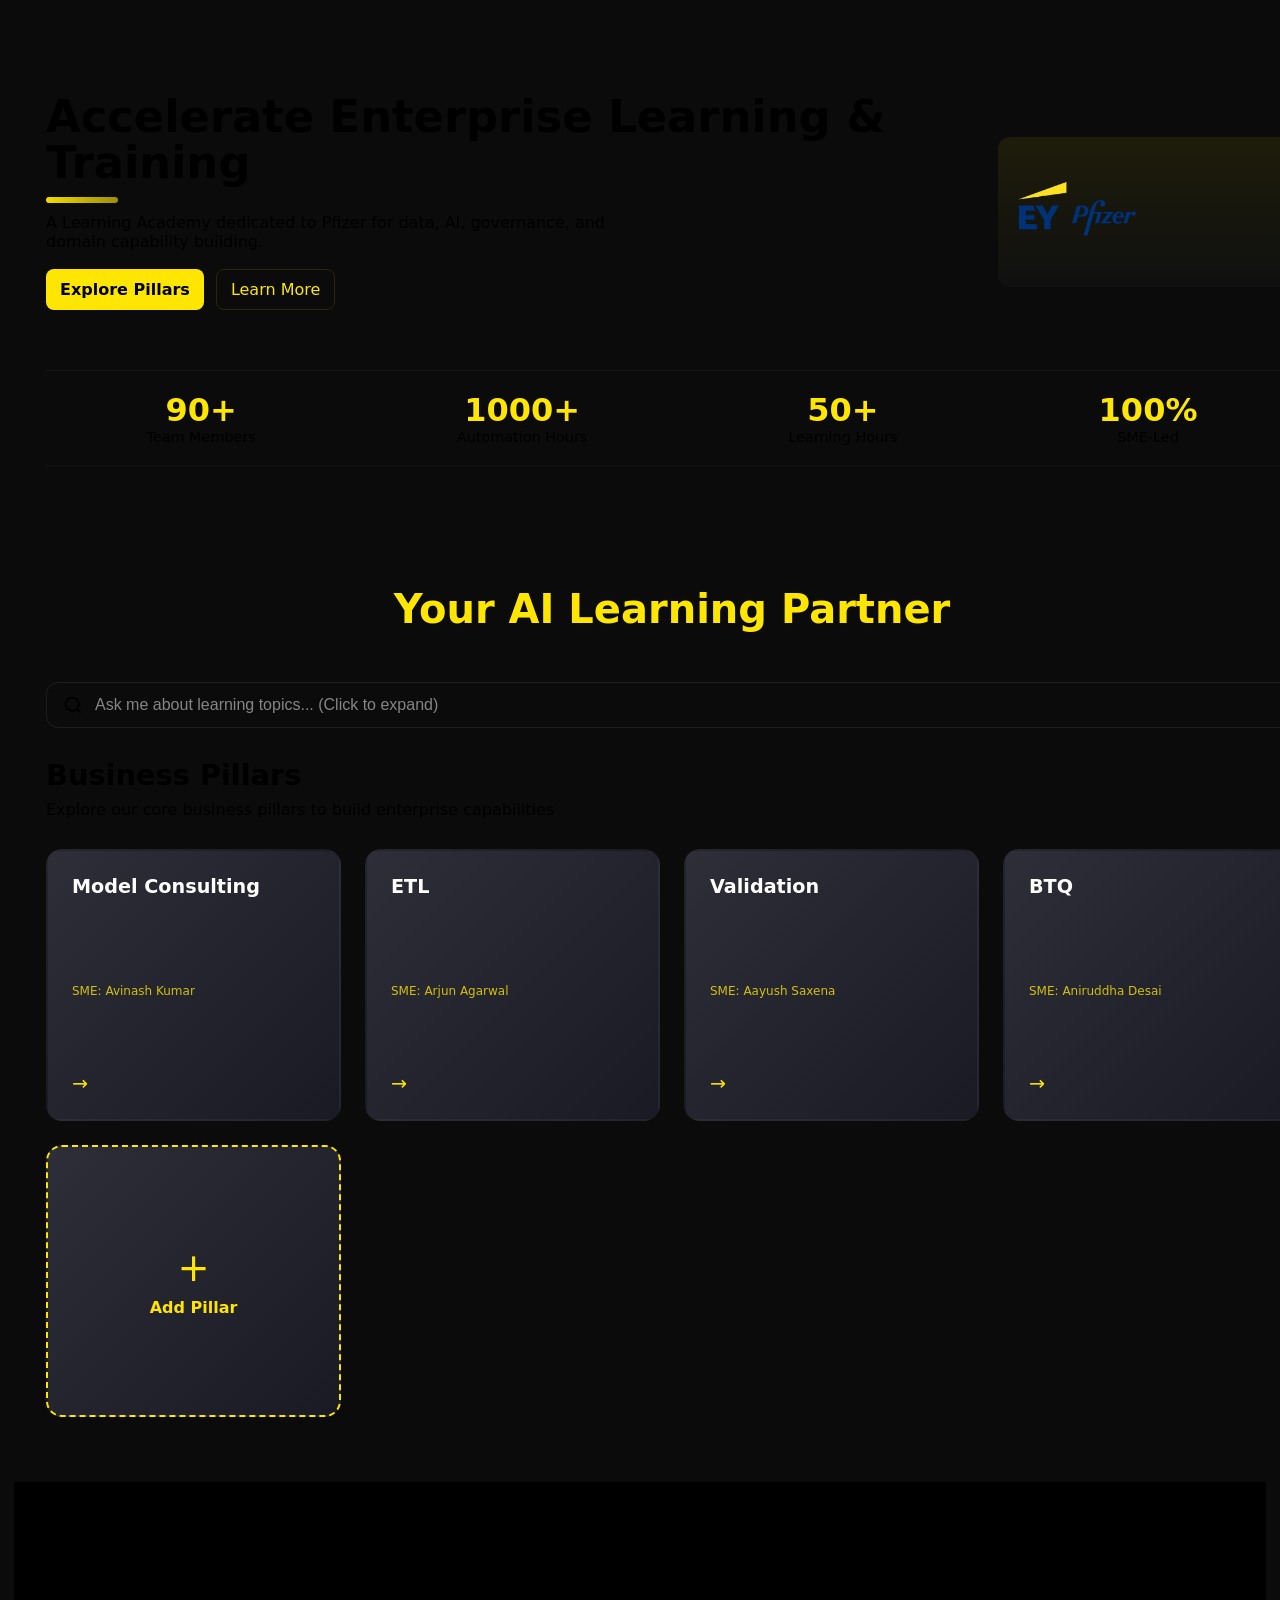
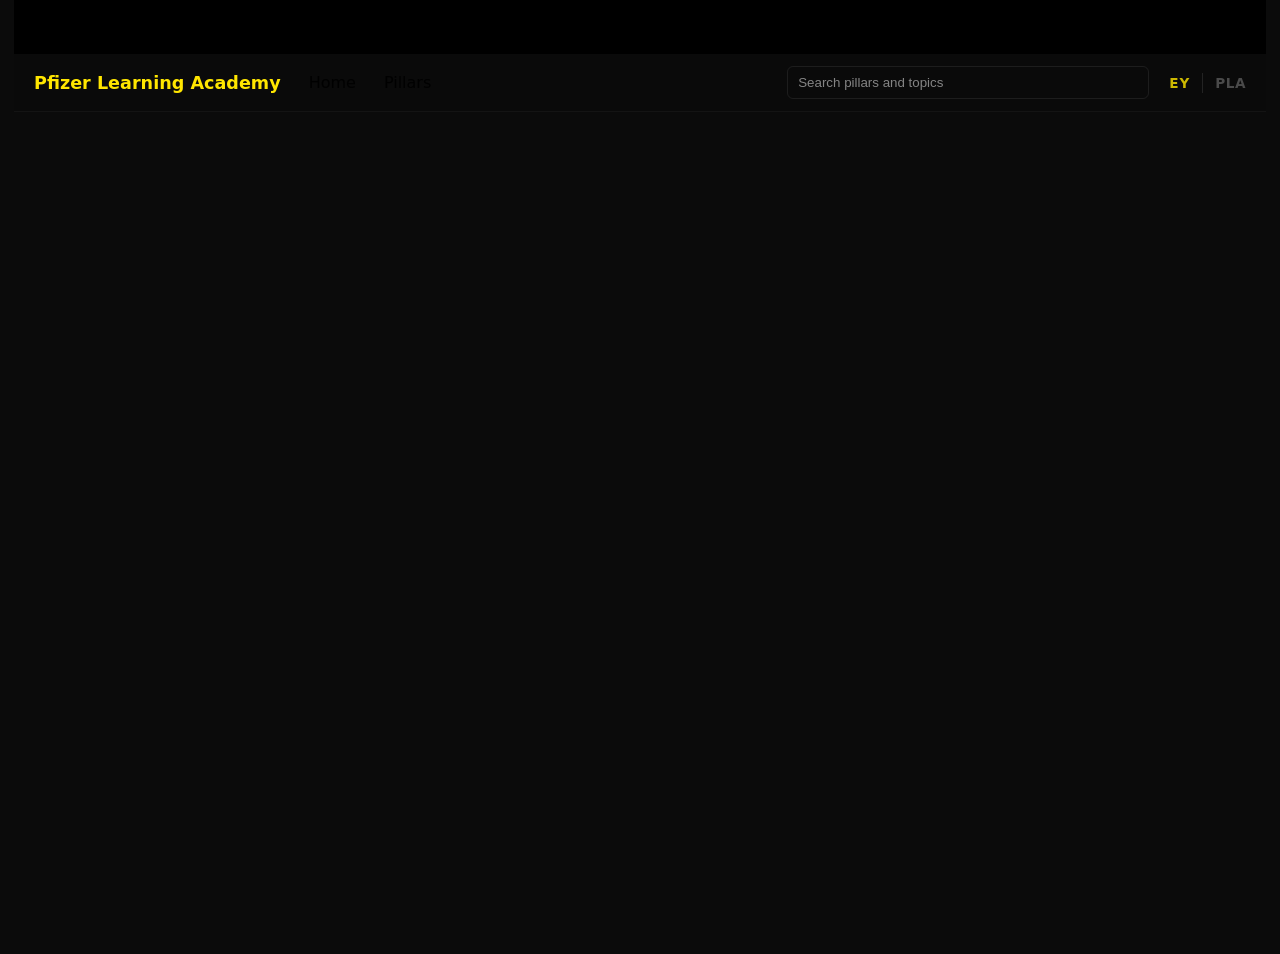
==== commit ef039d3e: "Commit v2" ====
--- a/index.html
+++ b/index.html
@@ -1,7 +1,225 @@
 <!DOCTYPE html>
 <html lang="en">
 <head>
-    <meta charset="UTF-8">
+    <meta charset            <div class="topArea" id="home">    <meta charset="UTF-8">
+                <div class="container">
+                    <section class="hero">
+                        <div class="heroLeft">
+                            <h1 class="headline">Accelerate Enterprise Learning &amp; Training</h1>
+                            <p class="sub">A Learning Academy dedicated to Pfizer for data, AI, governance, and domain capability building.</p>
+
+                            <div class="ctaRow">
+                                <button class="primary" onclick="scrollToSection('pillars')">Explore Pillars</button>
+                                <button class="secondary" onclick="scrollToSection('pillars')">Learn More</button>
+                            </div>
+                        </div>
+
+                        <div class="heroRight">
+                            <div class="heroCard">
+                                <img src="Logo.png" alt="Pfizer Learning Academy Logo" class="heroLogo">
+                            </div>
+                        </div>
+                    </section>
+
+                    <!-- Stats Strip -->
+                    <div class="statsStrip">
+                        <div class="stat">
+                            <div class="statValue">90+</div>
+                            <div class="statLabel">Team Members</div>
+                        </div>
+                        <div class="stat">
+                            <div class="statValue">1000+</div>
+                            <div class="statLabel">Automation Hours</div>
+                        </div>
+                        <div class="stat">
+                            <div class="statValue">50+</div>
+                            <div class="statLabel">Learning Hours</div>
+                        </div>
+                        <div class="stat">
+                            <div class="statValue">100%</div>
+                            <div class="statLabel">SME-Led</div>
+                        </div>
+                    </div>
+                </div>
+            </div>
+
+            <!-- Business Pillars Section -->
+            <div class="container">
+                <div class="searchHeader">
+                    <p class="searchSubline flashAnimation">Your AI Learning Partner</p>
+                </div>
+
+                <!-- Chat Interface -->
+                <div id="chatInterface" class="chatInterface" style="display:none;">
+                    <div class="chatHeader">
+                        <h3>Pfizer Learning Assistant</h3>
+                        <button class="closeChat" onclick="closeChat()">✕</button>
+                    </div>
+
+                    <div class="chatMessages" id="chatMessages">
+                        <div class="chatMessage bot">
+                            <p>Hi! 👋 I'm your Pfizer Learning Assistant. How can I help you explore our learning content today?</p>
+                        </div>
+                    </div>
+
+                    <div class="chatInput">
+                        <input type="text" id="chatInputField" placeholder="Ask me anything..." onkeypress="handleChatInput(event)">
+                        <button onclick="sendChatMessage()">Send</button>
+                    </div>
+                </div>
+
+                <!-- Search Bar with Static Response -->
+                <div class="searchContainer">
+                    <div class="searchInputWrapper" onclick="openChat()">
+                        <svg class="searchIcon" viewBox="0 0 24 24" fill="none" stroke="currentColor" stroke-width="2">
+                            <circle cx="11" cy="11" r="8"></circle>
+                            <path d="m21 21-4.35-4.35"></path>
+                        </svg>
+                        <input type="text" class="searchInputStatic" placeholder="Ask me about learning topics... (Click to expand)" readonly>
+                    </div>
+                </div>
+
+                <!-- Business Pillars Section -->
+                <section id="pillars" class="pillarsSection">
+                    <div class="sectionHeader">
+                        <h2 class="sectionTitle">Business Pillars</h2>
+                        <p class="sectionSubtitle">Explore our core business pillars to build enterprise capabilities</p>
+                    </div>
+
+                    <div class="pillarsGrid" id="pillarsGrid">
+                        <!-- Pillars will be populated by JavaScript -->
+                    </div>
+                </section>
+            </div>
+        </main>
+
+        <!-- Pillar Detail Page -->
+        <div id="pillarDetailPage" class="pillarDetailPage" style="display:none;">
+            <div class="detailHeader">
+                <button class="backButton" onclick="goBackHome()">← Back</button>
+                <h1 id="detailPillarTitle" class="detailTitle"></h1>
+            </div>
+
+            <div class="detailContent">
+                <div class="detailSectionHalf" id="detailSMECard">
+                    <!-- SME Card will be populated by JavaScript -->
+                </div>
+
+                <div class="detailSection">
+                    <h2>Topics</h2>
+                    <div class="detailSectionHeader">
+                        <button class="addButton" onclick="openAddItemModal('topic')">+ Add Topic</button>
+                    </div>
+                    <div id="detailTopics" class="topicsList"></div>
+                </div>
+            </div>
+        </div>
+
+        <!-- Topic Detail Page -->
+        <div id="itemDetailPage" class="itemDetailPage" style="display:none;">
+            <div class="detailHeader">
+                <button class="backButton" onclick="goBackToPillarDetail()">← Back</button>
+                <h1 id="itemDetailTitle" class="detailTitle"></h1>
+            </div>
+
+            <div class="detailContent">
+                <div class="detailSection">
+                    <h2 class="sectionHeading">Title</h2>
+                    <h3 id="itemTitleHeading" class="topicTitleHeading"></h3>
+                </div>
+
+                <div class="detailSection">
+                    <h2 class="sectionHeading">Content</h2>
+                    <div id="itemDetailKeyPoints" class="keyPointsList"></div>
+                    <p id="contentParagraph" class="contentParagraph"></p>
+                </div>
+            </div>
+        </div>
+
+        <!-- Add Item Modal -->
+        <div id="addItemModal" class="modal" style="display:none;">
+            <div class="modalContent">
+                <div class="modalHeader">
+                    <h2 id="addItemModalTitle">Add New Item</h2>
+                    <button class="closeModal" onclick="closeAddItemModal()">✕</button>
+                </div>
+
+                <form id="addItemForm" onsubmit="submitAddItem(event)" class="addPillarForm">
+                    <div class="formGroup">
+                        <label for="itemName">Item Name *</label>
+                        <input type="text" id="itemName" name="itemName" required placeholder="e.g., AI Model Training">
+                    </div>
+
+                    <div class="formGroup">
+                        <label for="itemDescription">Description *</label>
+                        <textarea id="itemDescription" name="itemDescription" required placeholder="Brief description" rows="4"></textarea>
+                    </div>
+
+                    <div class="formGroup">
+                        <label for="itemContent">Detailed Content</label>
+                        <textarea id="itemContent" name="itemContent" placeholder="Detailed information about this item" rows="5"></textarea>
+                    </div>
+
+                    <div class="formActions">
+                        <button type="button" class="cancelBtn" onclick="closeAddItemModal()">Cancel</button>
+                        <button type="submit" class="submitBtn">Create Item</button>
+                    </div>
+                </form>
+            </div>
+        </div>
+
+        <div id="modalOverlay" class="modalOverlay" style="display:none;" onclick="closeAddItemModal()"></div>
+
+        <!-- Add Pillar Modal -->
+        <div id="addPillarModal" class="modal" style="display:none;">
+            <div class="modalContent">
+                <div class="modalHeader">
+                    <h2>Add New Business Pillar</h2>
+                    <button class="closeModal" onclick="closeAddPillarModal()">✕</button>
+                </div>
+
+                <form id="addPillarForm" onsubmit="submitAddPillar(event)" class="addPillarForm">
+                    <div class="formGroup">
+                        <label for="pillarName">Name of the Pillar *</label>
+                        <input type="text" id="pillarName" name="pillarName" required placeholder="e.g., Data Governance">
+                    </div>
+
+                    <div class="formGroup">
+                        <label for="smeName">SME Name *</label>
+                        <input type="text" id="smeName" name="smeName" required placeholder="Subject Matter Expert Name">
+                    </div>
+
+                    <div class="formGroup">
+                        <label for="smePosition">SME Position *</label>
+                        <input type="text" id="smePosition" name="smePosition" required placeholder="Subject Matter Expert Position">
+                    </div>
+
+                    <div class="formGroup">
+                        <label for="smeEmail">SME Email *</label>
+                        <input type="email" id="smeEmail" name="smeEmail" placeholder="SME Email Address">
+                    </div>
+
+                    <div class="formActions">
+                        <button type="button" class="cancelBtn" onclick="closeAddPillarModal()">Cancel</button>
+                        <button type="submit" class="submitBtn">Create Pillar</button>
+                    </div>
+                </form>
+            </div>
+        </div>
+
+        <div id="pillarModalOverlay" class="modalOverlay" style="display:none;" onclick="closeAddPillarModal()"></div>
+
+        <!-- Footer -->
+        <footer class="footer">
+            <div class="container">
+                <p>&copy; 2026 Pfizer Learning Academy. All rights reserved.</p>
+            </div>
+        </footer>
+    </div>
+
+    <script src="app.js"></script>
+</body>
+</html>
     <meta name="viewport" content="width=device-width, initial-scale=1.0">
     <title>Pfizer Learning Academy</title>
     <link rel="stylesheet" href="styles.css">
@@ -15,13 +233,12 @@
                 <nav class="nav">
                     <a href="#home" onclick="scrollToSection('home')">Home</a>
                     <a href="#pillars" onclick="scrollToSection('pillars')">Pillars</a>
-                    <a href="#topics">Topics</a>
                 </nav>
             </div>
 
             <div class="actions">
                 <input class="search" id="searchInput" placeholder="Search pillars and topics" onkeyup="handleSearch(event)">
-                <button class="cta" onclick="scrollToSection('pillars')">Explore Pillars</button>
+
                 <div class="logosContainer">
                     <div class="brandLogo">
                         <div class="eyLogo">EY</div>
@@ -40,226 +257,3 @@
         <!-- Main Content -->
         <main class="main">
             <!-- Hero Section -->
-            <div class="topArea">
-                <div class="container">
-                    <section class="hero">
-                        <div class="heroLeft">
-                            <h1 class="headline">Accelerate Enterprise Learning</h1>
-                            <p class="sub">A Learning Academy dedicated to Pfizer for data, AI, governance, and domain capability building.</p>
-                            <div class="ctaRow">
-                                <button class="primary" onclick="scrollToSection('pillars')">Explore Pillars</button>
-                                <button class="secondary" onclick="scrollToSection('pillars')">Learn More</button>
-                            </div>
-
-                            <div class="chips">
-                                <div class="chip">4 Business Pillars</div>
-                                <div class="chip">16 Topics</div>
-                                <div class="chip">SME-Led</div>
-                            </div>
-                        </div>
-                        <div class="heroRight">
-                            <div class="heroCard"></div>
-                        </div>
-                    </section>
-
-                    <!-- Stats Strip -->
-                    <div class="statsStrip">
-                        <div class="stat">
-                            <div class="statValue">4</div>
-                            <div class="statLabel">Pillars</div>
-                        </div>
-                        <div class="stat">
-                            <div class="statValue">16</div>
-                            <div class="statLabel">Topics</div>
-                        </div>
-                        <div class="stat">
-                            <div class="statValue">50+</div>
-                            <div class="statLabel">Learning Hours</div>
-                        </div>
-                        <div class="stat">
-                            <div class="statValue">100%</div>
-                            <div class="statLabel">SME-Led</div>
-                        </div>
-                    </div>
-                </div>
-            </div>
-
-            <!-- Business Pillars Section -->
-            <div class="container">
-                <div class="searchHeader">
-                    <p class="searchSubline flashAnimation">Your AI Learning Partner</p>
-                </div>
-
-                <!-- Chat Interface (Hidden by default) -->
-                <div id="chatInterface" class="chatInterface" style="display:none;">
-                    <div class="chatHeader">
-                        <h3>Pfizer Learning Assistant</h3>
-                        <button class="closeChat" onclick="closeChat()">✕</button>
-                    </div>
-                    <div class="chatMessages" id="chatMessages">
-                        <div class="chatMessage bot">
-                            <p>Hi! 👋 I'm your Pfizer Learning Assistant. How can I help you explore our learning content today?</p>
-                        </div>
-                    </div>
-                    <div class="chatInput">
-                        <input type="text" id="chatInputField" placeholder="Ask me anything..." onkeypress="handleChatInput(event)">
-                        <button onclick="sendChatMessage()">Send</button>
-                    </div>
-                </div>
-
-                <!-- Search Bar with Static Response -->
-                <div class="searchContainer">
-                    <div class="searchInputWrapper" onclick="openChat()">
-                        <svg class="searchIcon" viewBox="0 0 24 24" fill="none" stroke="currentColor" stroke-width="2">
-                            <circle cx="11" cy="11" r="8"></circle>
-                            <path d="m21 21-4.35-4.35"></path>
-                        </svg>
-                        <input type="text" class="searchInputStatic" placeholder="Ask me about learning topics... (Click to expand)" readonly>
-                    </div>
-                </div>
-
-                <!-- Business Pillars Section -->
-                <section id="pillars" class="pillarsSection">
-                    <div class="sectionHeader">
-                        <h2 class="sectionTitle">Business Pillars</h2>
-                        <p class="sectionSubtitle">Explore our core business pillars to build enterprise capabilities</p>
-                    </div>
-
-                    <div class="pillarsGrid" id="pillarsGrid">
-                        <!-- Pillars will be populated by JavaScript -->
-                    </div>
-
-                    <div id="addPillarInfo" class="infoMessage" style="display:none;">
-                        <p>ℹ️ New pillar creation is coming soon. Contact your administrator to request new business pillars.</p>
-                        <button onclick="dismissAddInfo()">Dismiss</button>
-                    </div>
-                </section>
-            </div>
-        </main>
-
-        <!-- Pillar Detail Page (Hidden by default) -->
-        <div id="pillarDetailPage" class="pillarDetailPage" style="display:none;">
-            <div class="detailHeader">
-                <button class="backButton" onclick="goBackHome()">← Back</button>
-                <h1 id="detailPillarTitle" class="detailTitle"></h1>
-            </div>
-            <div class="detailContent">
-                <div class="detailSectionHalf" id="detailSMECard">
-                    <!-- SME Card will be populated by JavaScript -->
-                </div>
-                <div class="detailSection">
-                    <h2>Topics</h2>
-                    <div class="detailSectionHeader">
-                        <button class="addButton" onclick="openAddItemModal('topic')">+ Add Topic</button>
-                    </div>
-                    <div id="detailTopics" class="topicsList"></div>
-                </div>
-                
-            </div>
-        </div>
-
-        <!-- Topic/SOP/Material Detail Page -->
-        <div id="itemDetailPage" class="itemDetailPage" style="display:none;">
-            <div class="detailHeader">
-                <button class="backButton" onclick="goBackToPillarDetail()">← Back</button>
-                <h1 id="itemDetailTitle" class="detailTitle"></h1>
-            </div>
-            <div class="detailContent">
-                <div class="detailSection">
-                    <h2 class="sectionHeading">Title</h2>
-                    <h3 class="confusionMatrixHeading">Confusion Matrix</h3>
-                </div>
-                <div class="detailSection">
-                    <h2 class="sectionHeading">Content</h2>
-                    <div id="itemDetailKeyPoints" class="keyPointsList"></div>
-                    <p id="contentParagraph" class="contentParagraph"></p>
-                </div>
-                
-            </div>
-        </div>
-
-        <!-- Add Item Modal (Topic/SOP/Material) -->
-        <div id="addItemModal" class="modal" style="display:none;">
-            <div class="modalContent">
-                <div class="modalHeader">
-                    <h2 id="addItemModalTitle">Add New Item</h2>
-                    <button class="closeModal" onclick="closeAddItemModal()">✕</button>
-                </div>
-                <form id="addItemForm" onsubmit="submitAddItem(event)" class="addPillarForm">
-                    <div class="formGroup">
-                        <label for="itemName">Item Name *</label>
-                        <input type="text" id="itemName" name="itemName" required placeholder="e.g., AI Model Training">
-                    </div>
-
-                    <div class="formGroup">
-                        <label for="itemDescription">Description *</label>
-                        <textarea id="itemDescription" name="itemDescription" required placeholder="Brief description" rows="4"></textarea>
-                    </div>
-
-                    <div class="formGroup">
-                        <label for="itemContent">Detailed Content</label>
-                        <textarea id="itemContent" name="itemContent" placeholder="Detailed information about this item (2000 words allowed)" rows="5"></textarea>
-                    </div>
-
-                    <div class="formActions">
-                        <button type="button" class="cancelBtn" onclick="closeAddItemModal()">Cancel</button>
-                        <button type="submit" class="submitBtn">Create Item</button>
-                    </div>
-                </form>
-            </div>
-        </div>
-
-        <!-- Modal Overlay -->
-        <div id="modalOverlay" class="modalOverlay" style="display:none;" onclick="closeAddItemModal()"></div>
-
-        <!-- Add Pillar Modal (Hidden by default) -->
-        <div id="addPillarModal" class="modal" style="display:none;">
-            <div class="modalContent">
-                <div class="modalHeader">
-                    <h2>Add New Business Pillar</h2>
-                    <button class="closeModal" onclick="closeAddPillarModal()">✕</button>
-                </div>
-                <form id="addPillarForm" onsubmit="submitAddPillar(event)" class="addPillarForm">
-                    <div class="formGroup">
-                        <label for="pillarName">Name of the Pillar *</label>
-                        <input type="text" id="pillarName" name="pillarName" required placeholder="e.g., Data Governance">
-                    </div>
-
-                    
-
-                    <div class="formGroup">
-                        <label for="smeName">SME Name *</label>
-                        <input type="text" id="smeName" name="smeName" required placeholder="Subject Matter Expert Name">
-                    </div>
-                    <div class="formGroup">
-                        <label for="smePosition">SME Position *</label>
-                        <input type="text" id="smePosition" name="smePosition" required placeholder="Subject Matter Expert Position">
-                    </div>
-
-                    <div class="formGroup">
-                        <label for="smeEmail">SME Email *</label>
-                        <input type="email" id="smeEmail" name="smeEmail" placeholder="SME Email Address">
-                    </div>
-
-                    <div class="formActions">
-                        <button type="button" class="cancelBtn" onclick="closeAddPillarModal()">Cancel</button>
-                        <button type="submit" class="submitBtn">Create Pillar</button>
-                    </div>
-                </form>
-            </div>
-        </div>
-
-        <!-- Modal Overlay for Pillar -->
-        <div id="pillarModalOverlay" class="modalOverlay" style="display:none;" onclick="closeAddPillarModal()"></div>
-
-        <!-- Footer -->
-        <footer class="footer">
-            <div class="container">
-                <p>&copy; 2026 Pfizer Learning Academy. All rights reserved.</p>
-            </div>
-        </footer>
-    </div>
-
-    <script src="app.js"></script>
-</body>
-</html>
--- a/styles.css
+++ b/styles.css
@@ -1,236 +1,18 @@
-/* CSS Variables */
 :root {
     --bg: #0b0b0b;
-    --yellow: #FFE600;
-    --white: #FFFFFF;
-    --muted: #CFCFCF;
-    --card: #121212;
-    --glass: rgba(255,255,255,0.03);
-}
-
-* {
-    box-sizing: border-box;
-}
-
-html, body {
-    height: 100%;
-    margin: 0;
-    padding: 0;
-}
-
-body {
-    margin: 0;
-    font-family: Inter, ui-sans-serif, system-ui, -apple-system, "Segoe UI", Roboto, "Helvetica Neue", Arial;
-    background: var(--bg);
-    color: var(--white);
-    -webkit-font-smoothing: antialiased;
-    -moz-osx-font-smoothing: grayscale;
-}
-
-a {
-    color: inherit;
-    text-decoration: none;
-}
-
-button {
-    cursor: pointer;
-    font: inherit;
-}
-
-.app {
-    min-height: 100vh;
-    background: var(--bg);
-    color: var(--white);
-    display: flex;
-    flex-direction: column;
-}
-
-.container {
-    max-width: 1400px;
-    margin: 0 auto;
-    padding: 40px 32px;
-    width: 100%;
-}
-
-/* Header Styles */
-.header {
-    display: flex;
-    align-items: center;
-    justify-content: space-between;
-    padding: 12px 20px;
-    border-bottom: 1px solid rgba(255, 255, 255, 0.04);
-    background: rgba(11, 11, 11, 0.9);
-    position: sticky;
-    top: 0;
-    z-index: 10;
-}
-
-.left {
-    display: flex;
-    align-items: center;
-    gap: 20px;
-}
-
-.logo {
-    color: var(--yellow);
-    font-weight: 700;
-    font-size: 1.1rem;
-    cursor: pointer;
-}
-
-.nav {
-    display: flex;
-    gap: 12px;
-}
-
-.nav a {
-    color: var(--white);
-    opacity: 0.9;
-    padding: 6px 8px;
-    border-radius: 6px;
-    transition: all 0.2s ease;
-}
-
-.nav a:hover {
-    opacity: 1;
-    background: rgba(255, 230, 0, 0.05);
-}
-
-.actions {
-    display: flex;
-    gap: 12px;
-    align-items: center;
-}
-
-.search {
-    background: var(--glass);
-    border: 1px solid rgba(255, 255, 255, 0.03);
-    color: var(--white);
-    padding: 8px 10px;
-    border-radius: 6px;
-    min-width: 200px;
-}
-
-.search::placeholder {
-    color: rgba(255, 255, 255, 0.5);
-}
-
-.cta {
-    background: var(--yellow);
-    color: #000;
-    padding: 8px 12px;
-    border-radius: 6px;
-    border: none;
-    font-weight: 700;
-    cursor: pointer;
-    transition: all 0.2s ease;
-}
-
-.cta:hover {
-    background: #ffd800;
-    transform: translateY(-1px);
-    box-shadow: 0 4px 12px rgba(255, 193, 7, 0.3);
-}
-
-.logosContainer {
-    display: flex;
-    align-items: center;
-    gap: 12px;
-    margin-left: 8px;
-}
-
-.brandLogo {
+    rgba(255, 230, 0, 0.12);    --yellow: #FFE600;
     display: flex;
     align-items: center;
     justify-content: center;
-}
-
-.eyLogo {
-    color: var(--yellow);
-    font-size: 0.85rem;
-    font-weight: 700;
-    letter-spacing: 1px;
-    opacity: 0.8;
-    transition: all 0.2s ease;
-}
-
-.eyLogo:hover {
-    opacity: 1;
-    color: #ffd800;
-}
-
-.pfizerLogo {
-    color: #666;
-    font-size: 0.85rem;
-    font-weight: 700;
-    letter-spacing: 0.5px;
-    opacity: 0.7;
-    transition: all 0.2s ease;
-}
-
-.pfizerLogo:hover {
-    opacity: 1;
-    color: var(--white);
-}
-
-.divider {
-    width: 1px;
-    height: 20px;
-    background: rgba(255, 255, 255, 0.1);
-}
-
-/* Main Content */
-.main {
-    flex: 1;
-}
-
-.topArea {
-    position: relative;
-    background: #000;
     overflow: hidden;
-}
-
-.topArea::before {
-    content: "";
-    position: absolute;
-    width: 500px;
-    height: 500px;
-    background: rgba(255, 230, 0, 0.08);
-    filter: blur(120px);
-    top: -150px;
-    right: -100px;
-    border-radius: 50%;
-}
-
-/* Hero Section */
-.hero {
-    display: flex;
-    gap: 24px;
-    align-items: center;
-    justify-content: space-between;
-    padding: 40px 0;
-    position: relative;
-    z-index: 1;
-}
-
-.heroLeft {
-    flex: 1;
-}
-
-.heroRight {
-    width: 260px;
-    height: 160px;
-    display: flex;
-    align-items: center;
-    justify-content: center;
-}
-
-.heroCard {
-    width: 100%;
-    height: 140px;
-    background: linear-gradient(180deg, rgba(255, 230, 0, 0.08), rgba(255, 255, 255, 0.02));
-    border-radius: 12px;
-    border: 1px solid rgba(255, 255, 255, 0.03);
+    padding: 14px;
+}
+
+.heroLogo {
+    max-width: 100%;
+    max-height: 100%;
+    object-fit: contain;
+    display: block;
 }
 
 .headline {
@@ -294,22 +76,7 @@
     background: rgba(255, 230, 0, 0.05);
 }
 
-.chips {
-    display: flex;
-    gap: 10px;
-    flex-wrap: wrap;
-}
-
-.chip {
-    padding: 8px 10px;
-    background: var(--card);
-    color: var(--yellow);
-    border-radius: 8px;
-    font-weight: 700;
-    border: 1px solid rgba(255, 230, 0, 0.06);
-}
-
-/* Stats Strip */
+/* Stats */
 .statsStrip {
     display: flex;
     justify-content: space-around;
@@ -333,7 +100,7 @@
     font-size: 0.9rem;
 }
 
-/* Search Header */
+/* AI Partner/Search */
 .searchHeader {
     padding-top: 40px;
     padding-bottom: 30px;
@@ -341,7 +108,7 @@
 }
 
 .searchSubline {
-    color: #FFE600;
+    color: var(--yellow);
     margin: 0;
     text-align: center;
     font-size: 2.5rem;
@@ -361,7 +128,6 @@
     animation: flashAnimation 2s ease-in-out infinite;
 }
 
-/* Search Container */
 .searchContainer {
     margin-bottom: 30px;
 }
@@ -446,7 +212,7 @@
     margin-top: 4px;
 }
 
-/* Chat Interface */
+/* Chat */
 .chatInterface {
     background: rgba(18, 18, 18, 0.95);
     border: 1px solid rgba(255, 230, 0, 0.2);
@@ -477,11 +243,6 @@
     font-size: 1.2rem;
     cursor: pointer;
     opacity: 0.7;
-    transition: opacity 0.2s ease;
-}
-
-.closeChat:hover {
-    opacity: 1;
 }
 
 .chatMessages {
@@ -494,18 +255,6 @@
 .chatMessage {
     margin-bottom: 12px;
     display: flex;
-    animation: fadeIn 0.3s ease;
-}
-
-@keyframes fadeIn {
-    from {
-        opacity: 0;
-        transform: translateY(10px);
-    }
-    to {
-        opacity: 1;
-        transform: translateY(0);
-    }
 }
 
 .chatMessage.bot p {
@@ -543,10 +292,6 @@
     padding: 8px 12px;
     border-radius: 6px;
     outline: none;
-}
-
-#chatInputField::placeholder {
-    color: rgba(255, 255, 255, 0.5);
 }
 
 .chatInput button {
@@ -556,15 +301,9 @@
     padding: 8px 16px;
     border-radius: 6px;
     font-weight: 700;
-    transition: all 0.2s ease;
-}
-
-.chatInput button:hover {
-    background: #ffd800;
-    transform: translateY(-1px);
-}
-
-/* Pillars Section */
+}
+
+/* Pillars */
 .pillarsSection {
     margin-top: 30px;
 }
@@ -606,28 +345,12 @@
     justify-content: space-between;
 }
 
-.pillarCard::before {
-    content: '';
-    position: absolute;
-    top: 0;
-    left: -100%;
-    width: 100%;
-    height: 100%;
-    background: linear-gradient(90deg, transparent, rgba(255, 230, 0, 0.1), transparent);
-    transition: left 0.6s ease;
-    z-index: 0;
-}
-
 .pillarCard:hover {
     border-color: var(--yellow);
     transform: translateY(-8px);
     box-shadow: 0 12px 32px rgba(255, 230, 0, 0.15);
 }
 
-.pillarCard:hover::before {
-    left: 100%;
-}
-
 .pillarCard[data-add='true'] {
     border-style: dashed;
     border-color: var(--yellow);
@@ -636,14 +359,11 @@
     justify-content: center;
 }
 
-.pillarCard[data-add='true']:hover {
-    background: linear-gradient(135deg, rgba(255, 230, 0, 0.05), rgba(255, 230, 0, 0.02));
-}
-
-.pillarCardHeader {
+.pillarCardHeader,
+.pillarCardSME,
+.pillarCardFooter {
     position: relative;
     z-index: 1;
-    margin-bottom: 12px;
 }
 
 .pillarCardTitle {
@@ -657,23 +377,10 @@
     color: var(--muted);
     font-size: 0.9rem;
     margin: 12px 0 0;
-    position: relative;
-    z-index: 1;
-}
-
-.pillarCardFooter {
-    display: flex;
-    justify-content: space-between;
-    align-items: center;
-    margin-top: 16px;
-    position: relative;
-    z-index: 1;
 }
 
 .pillarCardSME {
     margin-top: 12px;
-    position: relative;
-    z-index: 1;
 }
 
 .pillarCardSME small {
@@ -683,13 +390,11 @@
     opacity: 0.8;
 }
 
-.badge {
-    background: rgba(255, 230, 0, 0.1);
-    color: var(--yellow);
-    padding: 4px 8px;
-    border-radius: 6px;
-    font-size: 0.85rem;
-    font-weight: 600;
+.pillarCardFooter {
+    display: flex;
+    justify-content: space-between;
+    align-items: center;
+    margin-top: 16px;
 }
 
 .arrow {
@@ -715,104 +420,142 @@
     margin: 0;
 }
 
-/* Info Message */
-.infoMessage {
-    background: rgba(255, 230, 0, 0.05);
-    border: 1px solid rgba(255, 230, 0, 0.2);
-    border-radius: 8px;
-    padding: 16px;
-    margin-top: 20px;
-    display: flex;
-    justify-content: space-between;
-    align-items: center;
-}
-
-.infoMessage p {
-    margin: 0;
-    color: var(--muted);
-}
-
-.infoMessage button {
-    background: transparent;
-    border: 1px solid rgba(255, 230, 0, 0.3);
-    color: var(--yellow);
-    padding: 6px 12px;
-    border-radius: 6px;
-    cursor: pointer;
-    transition: all 0.2s ease;
-}
-
-.infoMessage button:hover {
-    background: rgba(255, 230, 0, 0.1);
-    border-color: var(--yellow);
-}
-
-/* Footer */
-.footer {
-    background: #000;
-    border-top: 1px solid rgba(255, 255, 255, 0.04);
-    text-align: center;
-    padding: 30px 20px;
-    margin-top: auto;
-}
-
-.footer p {
-    margin: 8px 0;
-    color: var(--muted);
-    font-size: 0.9rem;
-}
-
-/* Item Detail Page */
-.itemDetailPage {
+/* Detail Pages */
+.itemDetailPage,
+.pillarDetailPage {
     min-height: 100vh;
     padding: 20px;
     background: var(--bg);
 }
 
-.keyPointsList, .resourcesList {
-    display: flex;
-    flex-direction: column;
-    gap: 12px;
-}
-
-.keyPoint, .resource {
+.detailHeader {
+    max-width: 1400px;
+    margin: 0 auto 30px;
+    padding: 20px 0;
+    display: flex;
+    align-items: center;
+    gap: 20px;
+}
+
+.backButton {
+    background: rgba(255, 230, 0, 0.1);
+    border: 1px solid rgba(255, 230, 0, 0.2);
+    color: var(--yellow);
+    padding: 8px 12px;
+    border-radius: 6px;
+    cursor: pointer;
+    transition: all 0.2s ease;
+    font-weight: 600;
+}
+
+.backButton:hover {
+    background: rgba(255, 230, 0, 0.2);
+    border-color: var(--yellow);
+}
+
+.detailTitle {
+    font-size: 2.5rem;
+    margin: 0;
+    color: var(--yellow);
+    text-align: center;
+    font-weight: 700;
+}
+
+.detailContent {
+    max-width: 1000px;
+    margin: 0 auto;
+}
+
+.detailSection,
+.detailSectionHalf {
+    background: rgba(18, 18, 18, 0.5);
+    border: 1px solid rgba(255, 230, 0, 0.1);
+    border-radius: 12px;
+    padding: 24px;
+    margin-bottom: 40px;
+}
+
+.detailSectionHalf {
     background: rgba(255, 230, 0, 0.05);
-    border-left: 3px solid var(--yellow);
-    padding: 12px;
-    border-radius: 4px;
-    color: var(--white);
-}
-
-.contentArea {
-    color: var(--white);
+    border-color: rgba(255, 230, 0, 0.2);
+}
+
+.detailSectionHeader {
+    display: flex;
+    justify-content: space-between;
+    align-items: center;
+    margin-bottom: 16px;
+}
+
+.detailSection h2 {
+    color: var(--yellow);
+    font-size: 1.3rem;
+    margin-top: 0;
+    margin-bottom: 12px;
+}
+
+.detailSection p {
+    color: var(--white);
+    line-height: 1.6;
+    margin: 0;
+}
+
+.sectionHeading {
+    text-align: center;
+}
+
+.topicTitleHeading {
+    text-align: center;
+    font-size: 2rem;
+    font-weight: 700;
+    color: var(--yellow);
+    margin-top: 30px;
+    margin-bottom: 20px;
+}
+
+.contentParagraph {
+    text-align: left;
     line-height: 1.8;
-    background: rgba(255, 255, 255, 0.02);
-    padding: 16px;
-    border-radius: 8px;
-    border: 1px solid rgba(255, 230, 0, 0.1);
-}
-
-.topicItem, .sopItem, .materialItem {
-    background: rgba(255, 230, 0, 0.05);
-    border-left: 3px solid var(--yellow);
-    padding: 12px 12px 12px 16px;
-    border-radius: 4px;
-    color: var(--white);
-    cursor: pointer;
-    transition: all 0.2s ease;
-    position: relative;
-}
-
-.topicItem:hover, .sopItem:hover, .materialItem:hover {
-    background: rgba(255, 230, 0, 0.08);
-    transform: translateX(4px);
-}
-
-.topicItem strong, .sopItem strong, .materialItem strong {
-    color: var(--yellow);
-}
-
-/* Topic Card Styles */
+    margin-top: 20px;
+}
+
+.smeCardContent {
+    text-align: center;
+}
+
+.smeCardContent h3 {
+    color: var(--yellow);
+    font-size: 1.1rem;
+    margin: 0 0 12px;
+}
+
+.smeName {
+    color: var(--white);
+    font-size: 1.1rem;
+    font-weight: 600;
+    margin: 8px 0;
+}
+
+.smeRole {
+    color: var(--muted);
+    font-size: 0.95rem;
+    margin: 6px 0;
+}
+
+.smeEmail {
+    margin-top: 12px;
+}
+
+.smeEmail a {
+    color: var(--yellow);
+    text-decoration: none;
+}
+
+.smeEmail a:hover {
+    text-decoration: underline;
+}
+
+/* Topic Cards */
 .topicsList {
     display: grid;
     grid-template-columns: repeat(3, 1fr);
@@ -845,88 +588,7 @@
     box-shadow: 0 8px 24px rgba(255, 230, 0, 0.1);
 }
 
-
-
-/* Pillar Detail Page */
-.pillarDetailPage {
-    min-height: 100vh;
-    padding: 20px;
-    background: var(--bg);
-}
-
-.detailHeader {
-    max-width: 1400px;
-    margin: 0 auto;
-    padding: 20px 0;
-    display: flex;
-    align-items: center;
-    gap: 20px;
-    margin-bottom: 30px;
-}
-
-.backButton {
-    background: rgba(255, 230, 0, 0.1);
-    border: 1px solid rgba(255, 230, 0, 0.2);
-    color: var(--yellow);
-    padding: 8px 12px;
-    border-radius: 6px;
-    cursor: pointer;
-    transition: all 0.2s ease;
-    font-weight: 600;
-}
-
-.backButton:hover {
-    background: rgba(255, 230, 0, 0.2);
-    border-color: var(--yellow);
-}
-
-.detailTitle {
-    font-size: 2.5rem;
-    margin: 0;
-    color: var(--yellow);
-    text-align: center;
-    font-weight: 700;
-}
-
-.detailContent {
-    max-width: 1000px;
-    margin: 0 auto;
-}
-
-.sectionHeading {
-    text-align: center;
-}
-
-.confusionMatrixHeading {
-    text-align: center;
-    font-size: 2rem;
-    font-weight: 700;
-    color: var(--yellow);
-    margin-top: 30px;
-    margin-bottom: 20px;
-}
-
-.contentParagraph {
-    text-align: left;
-    line-height: 1.8;
-    margin-top: 20px;
-}
-
-.detailSection {
-    background: rgba(18, 18, 18, 0.5);
-    border: 1px solid rgba(255, 230, 0, 0.1);
-    border-radius: 12px;
-    padding: 24px;
-    margin-bottom: 40px;
-}
-
-.detailSectionHeader {
-    display: flex;
-    justify-content: space-between;
-    align-items: center;
-    margin-bottom: 16px;
-}
-
+/* Buttons */
 .addButton {
     background: rgba(255, 230, 0, 0.1);
     border: 1px solid rgba(255, 230, 0, 0.3);
@@ -945,84 +607,7 @@
     transform: translateY(-1px);
 }
 
-.detailSectionHalf {
-    background: rgba(255, 230, 0, 0.05);
-    border: 1px solid rgba(255, 230, 0, 0.2);
-    border-radius: 12px;
-    padding: 24px;
-    margin-bottom: 40px;
-}
-
-.smeCardContent {
-    text-align: center;
-}
-
-.smeCardContent h3 {
-    color: var(--yellow);
-    font-size: 1.1rem;
-    margin: 0 0 12px;
-}
-
-.smeName {
-    color: var(--white);
-    font-size: 1.1rem;
-    font-weight: 600;
-    margin: 8px 0;
-}
-
-.smeRole {
-    color: var(--muted);
-    font-size: 0.95rem;
-    margin: 6px 0;
-}
-
-.smeEmail {
-    margin-top: 12px;
-}
-
-.smeEmail a {
-    color: var(--yellow);
-    text-decoration: none;
-    transition: all 0.2s ease;
-}
-
-.smeEmail a:hover {
-    text-decoration: underline;
-    opacity: 0.8;
-}
-
-.detailSection h2 {
-    color: var(--yellow);
-    font-size: 1.3rem;
-    margin-top: 0;
-    margin-bottom: 12px;
-}
-
-.detailSection p {
-    color: var(--white);
-    line-height: 1.6;
-    margin: 0;
-}
-
-.sopsList, .materialsList {
-    display: flex;
-    flex-direction: column;
-    gap: 12px;
-}
-
-.topicItem, .sopItem, .materialItem {
-    background: rgba(255, 230, 0, 0.05);
-    border-left: 3px solid var(--yellow);
-    padding: 12px;
-    border-radius: 4px;
-    color: var(--white);
-}
-
-.topicItem strong, .sopItem strong, .materialItem strong {
-    color: var(--yellow);
-}
-
-/* Modal Styles */
+/* Modal */
 .modal {
     position: fixed;
     top: 50%;
@@ -1070,11 +655,6 @@
     font-size: 1.5rem;
     cursor: pointer;
     opacity: 0.7;
-    transition: opacity 0.2s ease;
-}
-
-.closeModal:hover {
-    opacity: 1;
 }
 
 .addPillarForm {
@@ -1119,12 +699,6 @@
     color: rgba(255, 255, 255, 0.4);
 }
 
-.formGroup small {
-    color: #999;
-    font-size: 0.8rem;
-    margin-top: 4px;
-}
-
 .formActions {
     display: flex;
     gap: 12px;
@@ -1132,7 +706,8 @@
     justify-content: flex-end;
 }
 
-.cancelBtn, .submitBtn {
+.cancelBtn,
+.submitBtn {
     padding: 10px 16px;
     border-radius: 6px;
     border: none;
@@ -1163,22 +738,29 @@
     box-shadow: 0 4px 12px rgba(255, 193, 7, 0.3);
 }
 
-/* Responsive Design */
+/* Footer */
+.footer {
+    background: #000;
+    border-top: 1px solid rgba(255, 255, 255, 0.04);
+    text-align: center;
+    padding: 30px 20px;
+    margin-top: auto;
+}
+
+.footer p {
+    margin: 8px 0;
+    color: var(--muted);
+    font-size: 0.9rem;
+}
+
+/* Responsive */
 @media (max-width: 768px) {
     .hero {
         flex-direction: column;
     }
 
-    .heroRight {
-        display: none;
-    }
-
-    .headline {
-        font-size: 1.8rem;
-    }
-
-    .ctaRow {
-        flex-direction: column;
+    .search {
+        min-width: 220px;
     }
 
     .statsStrip {
@@ -1186,39 +768,8 @@
         gap: 20px;
     }
 
-    .stat {
-        flex: 1;
-        min-width: 100px;
-    }
-
-    .pillarsGrid {
-        grid-template-columns: 1fr;
-    }
-
-    .search {
-        min-width: 120px;
-    }
-
     .topicsList {
         grid-template-columns: repeat(2, 1fr);
-    }
-
-    .logosContainer {
-        display: none;
-    }
-
-    .header {
-        flex-direction: column;
-        gap: 10px;
-    }
-
-    .actions {
-        width: 100%;
-        flex-direction: column;
-    }
-
-    .search {
-        width: 100%;
     }
 }
 
@@ -1226,4 +777,211 @@
     .topicsList {
         grid-template-columns: 1fr;
     }
-}
+
+    .actions {
+        flex-wrap: wrap;
+    }
+
+    .search {
+        min-width: 180px;
+    }
+}
+    --white: #FFFFFF;
+    --muted: #CFCFCF;
+    --card: #121212;
+    --glass: rgba(255,255,255,0.03);
+}
+
+* {
+    box-sizing: border-box;
+}
+
+html,
+body {
+    height: 100%;
+    margin: 0;
+    padding: 0;
+}
+
+body {
+    margin: 0;
+    font-family: Inter, ui-sans-serif, system-ui, -apple-system, "Segoe UI", Roboto, "Helvetica Neue", Arial;
+    background: var(--bg);
+    color: var(--white);
+    -webkit-font-smoothing: antialiased;
+    -moz-osx-font-smoothing: grayscale;
+}
+
+a {
+    color: inherit;
+    text-decoration: none;
+}
+
+button {
+    cursor: pointer;
+    font: inherit;
+}
+
+.app {
+    min-height: 100vh;
+    background: var(--bg);
+    color: var(--white);
+    display: flex;
+    flex-direction: column;
+}
+
+.container {
+    max-width: 1400px;
+    margin: 0 auto;
+    padding: 40px 32px;
+    width: 100%;
+}
+
+/* Header */
+.header {
+    display: flex;
+    align-items: center;
+    justify-content: space-between;
+    padding: 12px 20px;
+    border-bottom: 1px solid rgba(255, 255, 255, 0.04);
+    background: rgba(11, 11, 11, 0.9);
+    position: sticky;
+    top: 0;
+    z-index: 10;
+}
+
+.left {
+    display: flex;
+    align-items: center;
+    gap: 20px;
+}
+
+.logo {
+    color: var(--yellow);
+    font-weight: 700;
+    font-size: 1.1rem;
+    cursor: pointer;
+}
+
+.nav {
+    display: flex;
+    gap: 12px;
+}
+
+.nav a {
+    color: var(--white);
+    opacity: 0.9;
+    padding: 6px 8px;
+    border-radius: 6px;
+    transition: all 0.2s ease;
+}
+
+.nav a:hover {
+    opacity: 1;
+    background: rgba(255, 230, 0, 0.05);
+}
+
+.actions {
+    display: flex;
+    gap: 12px;
+    align-items: center;
+}
+
+.search {
+    background: var(--glass);
+    border: 1px solid rgba(255, 255, 255, 0.08);
+    color: var(--white);
+    padding: 8px 10px;
+    border-radius: 6px;
+    min-width: 340px;
+}
+
+.search::placeholder {
+    color: rgba(255, 255, 255, 0.5);
+}
+
+.logosContainer {
+    display: flex;
+    align-items: center;
+    gap: 12px;
+    margin-left: 8px;
+}
+
+.brandLogo {
+    display: flex;
+    align-items: center;
+    justify-content: center;
+}
+
+.eyLogo {
+    color: var(--yellow);
+    font-size: 0.85rem;
+    font-weight: 700;
+    letter-spacing: 1px;
+    opacity: 0.8;
+}
+
+.pfizerLogo {
+    color: #666;
+    font-size: 0.85rem;
+    font-weight: 700;
+    letter-spacing: 0.5px;
+    opacity: 0.7;
+}
+
+.divider {
+    width: 1px;
+    height: 20px;
+    background: rgba(255, 255, 255, 0.1);
+}
+
+/* Main */
+.main {
+    flex: 1;
+}
+
+.topArea {
+    position: relative;
+    background: #000;
+    overflow: hidden;
+}
+
+.topArea::before {
+    content: "";
+    position: absolute;
+    width: 500px;
+    height: 500px;
+    background: rgba(255, 230, 0, 0.08);
+    filter: blur(120px);
+    top: -150px;
+    right: -100px;
+    border-radius: 50%;
+}
+
+.hero {
+    display: flex;
+    gap: 24px;
+    align-items: center;
+    justify-content: space-between;
+    padding: 40px 0;
+    position: relative;
+    z-index: 1;
+}
+
+.heroLeft {
+    flex: 1;
+}
+
+.heroRight {
+    width: 300px;
+    height: 170px;
+    display: flex;
+    align-items: center;
+    justify-content: center;
+}
+
+.heroCard {
+    width: 100%;
+    height: 150px;
+    background: linear-gradient(180deg, rgba(255, 230, 0, 0.08), rgba(255, 255, 255, 0.02));
+    border-radius: 12px;
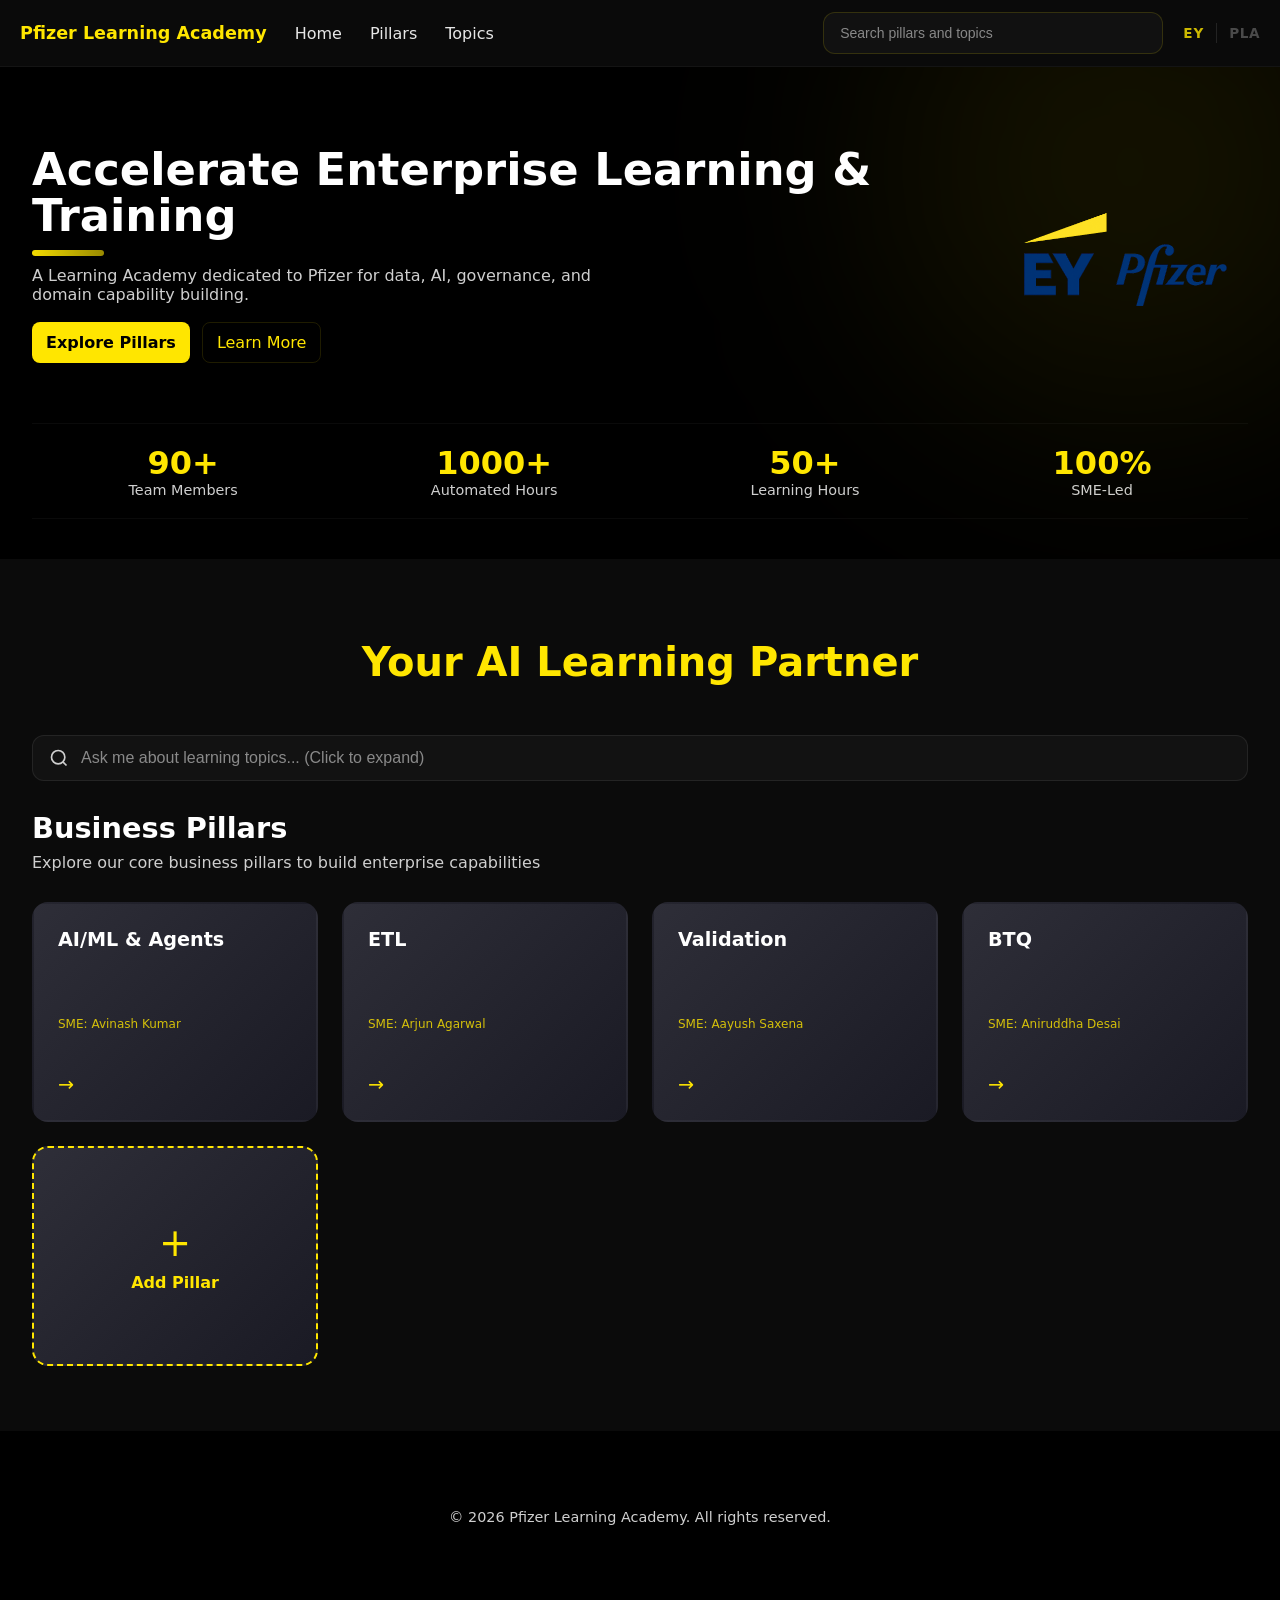
==== commit 2ed92032: "done" ====
--- a/index.html
+++ b/index.html
@@ -1,225 +1,7 @@
 <!DOCTYPE html>
 <html lang="en">
 <head>
-    <meta charset            <div class="topArea" id="home">    <meta charset="UTF-8">
-                <div class="container">
-                    <section class="hero">
-                        <div class="heroLeft">
-                            <h1 class="headline">Accelerate Enterprise Learning &amp; Training</h1>
-                            <p class="sub">A Learning Academy dedicated to Pfizer for data, AI, governance, and domain capability building.</p>
-
-                            <div class="ctaRow">
-                                <button class="primary" onclick="scrollToSection('pillars')">Explore Pillars</button>
-                                <button class="secondary" onclick="scrollToSection('pillars')">Learn More</button>
-                            </div>
-                        </div>
-
-                        <div class="heroRight">
-                            <div class="heroCard">
-                                <img src="Logo.png" alt="Pfizer Learning Academy Logo" class="heroLogo">
-                            </div>
-                        </div>
-                    </section>
-
-                    <!-- Stats Strip -->
-                    <div class="statsStrip">
-                        <div class="stat">
-                            <div class="statValue">90+</div>
-                            <div class="statLabel">Team Members</div>
-                        </div>
-                        <div class="stat">
-                            <div class="statValue">1000+</div>
-                            <div class="statLabel">Automation Hours</div>
-                        </div>
-                        <div class="stat">
-                            <div class="statValue">50+</div>
-                            <div class="statLabel">Learning Hours</div>
-                        </div>
-                        <div class="stat">
-                            <div class="statValue">100%</div>
-                            <div class="statLabel">SME-Led</div>
-                        </div>
-                    </div>
-                </div>
-            </div>
-
-            <!-- Business Pillars Section -->
-            <div class="container">
-                <div class="searchHeader">
-                    <p class="searchSubline flashAnimation">Your AI Learning Partner</p>
-                </div>
-
-                <!-- Chat Interface -->
-                <div id="chatInterface" class="chatInterface" style="display:none;">
-                    <div class="chatHeader">
-                        <h3>Pfizer Learning Assistant</h3>
-                        <button class="closeChat" onclick="closeChat()">✕</button>
-                    </div>
-
-                    <div class="chatMessages" id="chatMessages">
-                        <div class="chatMessage bot">
-                            <p>Hi! 👋 I'm your Pfizer Learning Assistant. How can I help you explore our learning content today?</p>
-                        </div>
-                    </div>
-
-                    <div class="chatInput">
-                        <input type="text" id="chatInputField" placeholder="Ask me anything..." onkeypress="handleChatInput(event)">
-                        <button onclick="sendChatMessage()">Send</button>
-                    </div>
-                </div>
-
-                <!-- Search Bar with Static Response -->
-                <div class="searchContainer">
-                    <div class="searchInputWrapper" onclick="openChat()">
-                        <svg class="searchIcon" viewBox="0 0 24 24" fill="none" stroke="currentColor" stroke-width="2">
-                            <circle cx="11" cy="11" r="8"></circle>
-                            <path d="m21 21-4.35-4.35"></path>
-                        </svg>
-                        <input type="text" class="searchInputStatic" placeholder="Ask me about learning topics... (Click to expand)" readonly>
-                    </div>
-                </div>
-
-                <!-- Business Pillars Section -->
-                <section id="pillars" class="pillarsSection">
-                    <div class="sectionHeader">
-                        <h2 class="sectionTitle">Business Pillars</h2>
-                        <p class="sectionSubtitle">Explore our core business pillars to build enterprise capabilities</p>
-                    </div>
-
-                    <div class="pillarsGrid" id="pillarsGrid">
-                        <!-- Pillars will be populated by JavaScript -->
-                    </div>
-                </section>
-            </div>
-        </main>
-
-        <!-- Pillar Detail Page -->
-        <div id="pillarDetailPage" class="pillarDetailPage" style="display:none;">
-            <div class="detailHeader">
-                <button class="backButton" onclick="goBackHome()">← Back</button>
-                <h1 id="detailPillarTitle" class="detailTitle"></h1>
-            </div>
-
-            <div class="detailContent">
-                <div class="detailSectionHalf" id="detailSMECard">
-                    <!-- SME Card will be populated by JavaScript -->
-                </div>
-
-                <div class="detailSection">
-                    <h2>Topics</h2>
-                    <div class="detailSectionHeader">
-                        <button class="addButton" onclick="openAddItemModal('topic')">+ Add Topic</button>
-                    </div>
-                    <div id="detailTopics" class="topicsList"></div>
-                </div>
-            </div>
-        </div>
-
-        <!-- Topic Detail Page -->
-        <div id="itemDetailPage" class="itemDetailPage" style="display:none;">
-            <div class="detailHeader">
-                <button class="backButton" onclick="goBackToPillarDetail()">← Back</button>
-                <h1 id="itemDetailTitle" class="detailTitle"></h1>
-            </div>
-
-            <div class="detailContent">
-                <div class="detailSection">
-                    <h2 class="sectionHeading">Title</h2>
-                    <h3 id="itemTitleHeading" class="topicTitleHeading"></h3>
-                </div>
-
-                <div class="detailSection">
-                    <h2 class="sectionHeading">Content</h2>
-                    <div id="itemDetailKeyPoints" class="keyPointsList"></div>
-                    <p id="contentParagraph" class="contentParagraph"></p>
-                </div>
-            </div>
-        </div>
-
-        <!-- Add Item Modal -->
-        <div id="addItemModal" class="modal" style="display:none;">
-            <div class="modalContent">
-                <div class="modalHeader">
-                    <h2 id="addItemModalTitle">Add New Item</h2>
-                    <button class="closeModal" onclick="closeAddItemModal()">✕</button>
-                </div>
-
-                <form id="addItemForm" onsubmit="submitAddItem(event)" class="addPillarForm">
-                    <div class="formGroup">
-                        <label for="itemName">Item Name *</label>
-                        <input type="text" id="itemName" name="itemName" required placeholder="e.g., AI Model Training">
-                    </div>
-
-                    <div class="formGroup">
-                        <label for="itemDescription">Description *</label>
-                        <textarea id="itemDescription" name="itemDescription" required placeholder="Brief description" rows="4"></textarea>
-                    </div>
-
-                    <div class="formGroup">
-                        <label for="itemContent">Detailed Content</label>
-                        <textarea id="itemContent" name="itemContent" placeholder="Detailed information about this item" rows="5"></textarea>
-                    </div>
-
-                    <div class="formActions">
-                        <button type="button" class="cancelBtn" onclick="closeAddItemModal()">Cancel</button>
-                        <button type="submit" class="submitBtn">Create Item</button>
-                    </div>
-                </form>
-            </div>
-        </div>
-
-        <div id="modalOverlay" class="modalOverlay" style="display:none;" onclick="closeAddItemModal()"></div>
-
-        <!-- Add Pillar Modal -->
-        <div id="addPillarModal" class="modal" style="display:none;">
-            <div class="modalContent">
-                <div class="modalHeader">
-                    <h2>Add New Business Pillar</h2>
-                    <button class="closeModal" onclick="closeAddPillarModal()">✕</button>
-                </div>
-
-                <form id="addPillarForm" onsubmit="submitAddPillar(event)" class="addPillarForm">
-                    <div class="formGroup">
-                        <label for="pillarName">Name of the Pillar *</label>
-                        <input type="text" id="pillarName" name="pillarName" required placeholder="e.g., Data Governance">
-                    </div>
-
-                    <div class="formGroup">
-                        <label for="smeName">SME Name *</label>
-                        <input type="text" id="smeName" name="smeName" required placeholder="Subject Matter Expert Name">
-                    </div>
-
-                    <div class="formGroup">
-                        <label for="smePosition">SME Position *</label>
-                        <input type="text" id="smePosition" name="smePosition" required placeholder="Subject Matter Expert Position">
-                    </div>
-
-                    <div class="formGroup">
-                        <label for="smeEmail">SME Email *</label>
-                        <input type="email" id="smeEmail" name="smeEmail" placeholder="SME Email Address">
-                    </div>
-
-                    <div class="formActions">
-                        <button type="button" class="cancelBtn" onclick="closeAddPillarModal()">Cancel</button>
-                        <button type="submit" class="submitBtn">Create Pillar</button>
-                    </div>
-                </form>
-            </div>
-        </div>
-
-        <div id="pillarModalOverlay" class="modalOverlay" style="display:none;" onclick="closeAddPillarModal()"></div>
-
-        <!-- Footer -->
-        <footer class="footer">
-            <div class="container">
-                <p>&copy; 2026 Pfizer Learning Academy. All rights reserved.</p>
-            </div>
-        </footer>
-    </div>
-
-    <script src="app.js"></script>
-</body>
-</html>
+    <meta charset="UTF-8">
     <meta name="viewport" content="width=device-width, initial-scale=1.0">
     <title>Pfizer Learning Academy</title>
     <link rel="stylesheet" href="styles.css">
@@ -233,12 +15,13 @@
                 <nav class="nav">
                     <a href="#home" onclick="scrollToSection('home')">Home</a>
                     <a href="#pillars" onclick="scrollToSection('pillars')">Pillars</a>
+                    <a href="#topics">Topics</a>
                 </nav>
             </div>
 
             <div class="actions">
                 <input class="search" id="searchInput" placeholder="Search pillars and topics" onkeyup="handleSearch(event)">
-
+                
                 <div class="logosContainer">
                     <div class="brandLogo">
                         <div class="eyLogo">EY</div>
@@ -257,3 +40,219 @@
         <!-- Main Content -->
         <main class="main">
             <!-- Hero Section -->
+            <div class="topArea">
+                <div class="container">
+                    <section class="hero">
+                        <div class="heroLeft">
+                            <h1 class="headline">Accelerate Enterprise Learning & Training</h1>
+                            <p class="sub">A Learning Academy dedicated to Pfizer for data, AI, governance, and domain capability building.</p>
+                            <div class="ctaRow">
+                                <button class="primary" onclick="scrollToSection('pillars')">Explore Pillars</button>
+                                <button class="secondary" onclick="scrollToSection('pillars')">Learn More</button>
+                            </div>
+
+                           
+                        </div>
+                        <div class="heroRight">
+                            <img src="Logo.png" alt="Logo" class="heroLogo">
+                        </div>
+                    </section>
+
+                    <!-- Stats Strip -->
+                    <div class="statsStrip">
+                        <div class="stat">
+                            <div class="statValue">90+</div>
+                            <div class="statLabel">Team Members</div>
+                        </div>
+                        <div class="stat">
+                            <div class="statValue">1000+</div>
+                            <div class="statLabel">Automated Hours</div>
+                        </div>
+                        <div class="stat">
+                            <div class="statValue">50+</div>
+                            <div class="statLabel">Learning Hours</div>
+                        </div>
+                        <div class="stat">
+                            <div class="statValue">100%</div>
+                            <div class="statLabel">SME-Led</div>
+                        </div>
+                    </div>
+                </div>
+            </div>
+
+            <!-- Business Pillars Section -->
+            <div class="container">
+                <div class="searchHeader">
+                    <p class="searchSubline flashAnimation">Your AI Learning Partner</p>
+                </div>
+
+                <!-- Chat Interface (Hidden by default) -->
+                <div id="chatInterface" class="chatInterface" style="display:none;">
+                    <div class="chatHeader">
+                        <h3>Pfizer Learning Assistant</h3>
+                        <button class="closeChat" onclick="closeChat()">✕</button>
+                    </div>
+                    <div class="chatMessages" id="chatMessages">
+                        <div class="chatMessage bot">
+                            <p>Hi! 👋 I'm your Pfizer Learning Assistant. How can I help you explore our learning content today?</p>
+                        </div>
+                    </div>
+                    <div class="chatInput">
+                        <input type="text" id="chatInputField" placeholder="Ask me anything..." onkeypress="handleChatInput(event)">
+                        <button onclick="sendChatMessage()">Send</button>
+                    </div>
+                </div>
+
+                <!-- Search Bar with Static Response -->
+                <div class="searchContainer">
+                    <div class="searchInputWrapper" onclick="openChat()">
+                        <svg class="searchIcon" viewBox="0 0 24 24" fill="none" stroke="currentColor" stroke-width="2">
+                            <circle cx="11" cy="11" r="8"></circle>
+                            <path d="m21 21-4.35-4.35"></path>
+                        </svg>
+                        <input type="text" class="searchInputStatic" placeholder="Ask me about learning topics... (Click to expand)" readonly>
+                    </div>
+                </div>
+
+                <!-- Business Pillars Section -->
+                <section id="pillars" class="pillarsSection">
+                    <div class="sectionHeader">
+                        <h2 class="sectionTitle">Business Pillars</h2>
+                        <p class="sectionSubtitle">Explore our core business pillars to build enterprise capabilities</p>
+                    </div>
+
+                    <div class="pillarsGrid" id="pillarsGrid">
+                        <!-- Pillars will be populated by JavaScript -->
+                    </div>
+
+                    <div id="addPillarInfo" class="infoMessage" style="display:none;">
+                        <p>ℹ️ New pillar creation is coming soon. Contact your administrator to request new business pillars.</p>
+                        <button onclick="dismissAddInfo()">Dismiss</button>
+                    </div>
+                </section>
+            </div>
+        </main>
+
+        <!-- Pillar Detail Page (Hidden by default) -->
+        <div id="pillarDetailPage" class="pillarDetailPage" style="display:none;">
+            <div class="detailHeader">
+                <button class="backButton" onclick="goBackHome()">← Back</button>
+                <h1 id="detailPillarTitle" class="detailTitle"></h1>
+            </div>
+            <div class="detailContent">
+                <div class="detailSectionHalf" id="detailSMECard">
+                    <!-- SME Card will be populated by JavaScript -->
+                </div>
+                <div class="detailSection">
+                         
+                    <div id="detailTopics" class="topicsList"></div>
+                </div>
+                
+            </div>
+        </div>
+
+        <!-- Topic/SOP/Material Detail Page -->
+        <div id="itemDetailPage" class="itemDetailPage" style="display:none;">
+            <div class="detailHeader">
+                <button class="backButton" onclick="goBackToPillarDetail()">← Back</button>
+                <h1 id="itemDetailTitle" class="detailTitle"></h1>
+            </div>
+            <div class="detailContent">
+                <div class="detailSection">
+                    <h2 class="sectionHeading">Title</h2>
+                    <h3 class="confusionMatrixHeading">Confusion Matrix</h3>
+                </div>
+                <div class="detailSection">
+                    <h2 class="sectionHeading">Content</h2>
+                    <div id="itemDetailKeyPoints" class="keyPointsList"></div>
+                    <p id="contentParagraph" class="contentParagraph"></p>
+                </div>
+                
+            </div>
+        </div>
+
+        <!-- Add Item Modal (Topic/SOP/Material) -->
+        <div id="addItemModal" class="modal" style="display:none;">
+            <div class="modalContent">
+                <div class="modalHeader">
+                    <h2 id="addItemModalTitle">Add New Item</h2>
+                    <button class="closeModal" onclick="closeAddItemModal()">✕</button>
+                </div>
+                <form id="addItemForm" onsubmit="submitAddItem(event)" class="addPillarForm">
+                    <div class="formGroup">
+                        <label for="itemName">Item Name *</label>
+                        <input type="text" id="itemName" name="itemName" required placeholder="e.g., AI Model Training">
+                    </div>
+
+                    <div class="formGroup">
+                        <label for="itemDescription">Description *</label>
+                        <textarea id="itemDescription" name="itemDescription" required placeholder="Brief description" rows="4"></textarea>
+                    </div>
+
+                    <div class="formGroup">
+                        <label for="itemContent">Detailed Content</label>
+                        <textarea id="itemContent" name="itemContent" placeholder="Detailed information about this item" rows="5"></textarea>
+                    </div>
+
+                    <div class="formActions">
+                        <button type="button" class="cancelBtn" onclick="closeAddItemModal()">Cancel</button>
+                        <button type="submit" class="submitBtn">Create Item</button>
+                    </div>
+                </form>
+            </div>
+        </div>
+
+        <!-- Modal Overlay -->
+        <div id="modalOverlay" class="modalOverlay" style="display:none;" onclick="closeAddItemModal()"></div>
+
+        <!-- Add Pillar Modal (Hidden by default) -->
+        <div id="addPillarModal" class="modal" style="display:none;">
+            <div class="modalContent">
+                <div class="modalHeader">
+                    <h2>Add New Business Pillar</h2>
+                    <button class="closeModal" onclick="closeAddPillarModal()">✕</button>
+                </div>
+                <form id="addPillarForm" onsubmit="submitAddPillar(event)" class="addPillarForm">
+                    <div class="formGroup">
+                        <label for="pillarName">Name of the Pillar *</label>
+                        <input type="text" id="pillarName" name="pillarName" required placeholder="e.g., Data Governance">
+                    </div>
+
+                    
+
+                    <div class="formGroup">
+                        <label for="smeName">SME Name *</label>
+                        <input type="text" id="smeName" name="smeName" required placeholder="Subject Matter Expert Name">
+                    </div>
+                    <div class="formGroup">
+                        <label for="smePosition">SME Position *</label>
+                        <input type="text" id="smePosition" name="smePosition" required placeholder="Subject Matter Expert Position">
+                    </div>
+
+                    <div class="formGroup">
+                        <label for="smeEmail">SME Email *</label>
+                        <input type="email" id="smeEmail" name="smeEmail" placeholder="SME Email Address">
+                    </div>
+
+                    <div class="formActions">
+                        <button type="button" class="cancelBtn" onclick="closeAddPillarModal()">Cancel</button>
+                        <button type="submit" class="submitBtn">Create Pillar</button>
+                    </div>
+                </form>
+            </div>
+        </div>
+
+        <!-- Modal Overlay for Pillar -->
+        <div id="pillarModalOverlay" class="modalOverlay" style="display:none;" onclick="closeAddPillarModal()"></div>
+
+        <!-- Footer -->
+        <footer class="footer">
+            <div class="container">
+                <p>&copy; 2026 Pfizer Learning Academy. All rights reserved.</p>
+            </div>
+        </footer>
+    </div>
+
+    <script src="app.js"></script>
+</body>
+</html>
--- a/styles.css
+++ b/styles.css
@@ -1,18 +1,249 @@
+/* CSS Variables */
 :root {
     --bg: #0b0b0b;
-    rgba(255, 230, 0, 0.12);    --yellow: #FFE600;
+    --yellow: #FFE600;
+    --white: #FFFFFF;
+    --muted: #CFCFCF;
+    --card: #121212;
+    --glass: rgba(255,255,255,0.03);
+}
+
+* {
+    box-sizing: border-box;
+}
+
+html, body {
+    height: 100%;
+    margin: 0;
+    padding: 0;
+}
+
+body {
+    margin: 0;
+    font-family: Inter, ui-sans-serif, system-ui, -apple-system, "Segoe UI", Roboto, "Helvetica Neue", Arial;
+    background: var(--bg);
+    color: var(--white);
+    -webkit-font-smoothing: antialiased;
+    -moz-osx-font-smoothing: grayscale;
+}
+
+a {
+    color: inherit;
+    text-decoration: none;
+}
+
+button {
+    cursor: pointer;
+    font: inherit;
+}
+
+.app {
+    min-height: 100vh;
+    background: var(--bg);
+    color: var(--white);
+    display: flex;
+    flex-direction: column;
+}
+
+.container {
+    max-width: 1400px;
+    margin: 0 auto;
+    padding: 40px 32px;
+    width: 100%;
+}
+
+/* Header Styles */
+.header {
+    display: flex;
+    align-items: center;
+    justify-content: space-between;
+    padding: 12px 20px;
+    border-bottom: 1px solid rgba(255, 255, 255, 0.04);
+    background: rgba(11, 11, 11, 0.9);
+    position: sticky;
+    top: 0;
+    z-index: 10;
+}
+
+.left {
+    display: flex;
+    align-items: center;
+    gap: 20px;
+}
+
+.logo {
+    color: var(--yellow);
+    font-weight: 700;
+    font-size: 1.1rem;
+    cursor: pointer;
+}
+
+.nav {
+    display: flex;
+    gap: 12px;
+}
+
+.nav a {
+    color: var(--white);
+    opacity: 0.9;
+    padding: 6px 8px;
+    border-radius: 6px;
+    transition: all 0.2s ease;
+}
+
+.nav a:hover {
+    opacity: 1;
+    background: rgba(255, 230, 0, 0.05);
+}
+
+.actions {
+    display: flex;
+    gap: 12px;
+    align-items: center;
+}
+
+.search {
+    background: var(--glass);
+    border: 1px solid rgba(255, 230, 0, 0.15);
+    color: var(--white);
+    padding: 12px 16px;
+    border-radius: 12px;
+    min-width: 340px;
+    font-size: 14px;
+    transition: all 0.2s ease;
+}
+
+.search:focus {
+    outline: none;
+    border-color: var(--yellow);
+    box-shadow: 0 0 0 3px rgba(255, 230, 0, 0.08);
+}
+
+.search::placeholder {
+    color: rgba(255, 255, 255, 0.5);
+}
+
+.cta {
+    background: var(--yellow);
+    color: #000;
+    padding: 8px 12px;
+    border-radius: 6px;
+    border: none;
+    font-weight: 700;
+    cursor: pointer;
+    transition: all 0.2s ease;
+}
+
+.cta:hover {
+    background: #ffd800;
+    transform: translateY(-1px);
+    box-shadow: 0 4px 12px rgba(255, 193, 7, 0.3);
+}
+
+.logosContainer {
+    display: flex;
+    align-items: center;
+    gap: 12px;
+    margin-left: 8px;
+}
+
+.brandLogo {
     display: flex;
     align-items: center;
     justify-content: center;
+}
+
+.eyLogo {
+    color: var(--yellow);
+    font-size: 0.85rem;
+    font-weight: 700;
+    letter-spacing: 1px;
+    opacity: 0.8;
+    transition: all 0.2s ease;
+}
+
+.eyLogo:hover {
+    opacity: 1;
+    color: #ffd800;
+}
+
+.pfizerLogo {
+    color: #666;
+    font-size: 0.85rem;
+    font-weight: 700;
+    letter-spacing: 0.5px;
+    opacity: 0.7;
+    transition: all 0.2s ease;
+}
+
+.pfizerLogo:hover {
+    opacity: 1;
+    color: var(--white);
+}
+
+.divider {
+    width: 1px;
+    height: 20px;
+    background: rgba(255, 255, 255, 0.1);
+}
+
+/* Main Content */
+.main {
+    flex: 1;
+}
+
+.topArea {
+    position: relative;
+    background: #000;
     overflow: hidden;
-    padding: 14px;
-}
-
+}
+
+.topArea::before {
+    content: "";
+    position: absolute;
+    width: 500px;
+    height: 500px;
+    background: rgba(255, 230, 0, 0.08);
+    filter: blur(120px);
+    top: -150px;
+    right: -100px;
+    border-radius: 50%;
+}
+
+/* Hero Section */
+.hero {
+    display: flex;
+    gap: 24px;
+    align-items: center;
+    justify-content: space-between;
+    padding: 40px 0;
+    position: relative;
+    z-index: 1;
+}
+
+.heroLeft {
+    flex: 1;
+}
+
+.heroRight {
+    width: 260px;
+    height: 160px;
+    display: flex;
+    align-items: center;
+    justify-content: center;
+}
 .heroLogo {
-    max-width: 100%;
-    max-height: 100%;
+    width: 100%;
+    max-width: 260px;
     object-fit: contain;
-    display: block;
+}
+
+.heroCard {
+    width: 100%;
+    height: 140px;
+    background: linear-gradient(180deg, rgba(255, 230, 0, 0.08), rgba(255, 255, 255, 0.02));
+    border-radius: 12px;
+    border: 1px solid rgba(255, 255, 255, 0.03);
 }
 
 .headline {
@@ -76,7 +307,22 @@
     background: rgba(255, 230, 0, 0.05);
 }
 
-/* Stats */
+.chips {
+    display: flex;
+    gap: 10px;
+    flex-wrap: wrap;
+}
+
+.chip {
+    padding: 8px 10px;
+    background: var(--card);
+    color: var(--yellow);
+    border-radius: 8px;
+    font-weight: 700;
+    border: 1px solid rgba(255, 230, 0, 0.06);
+}
+
+/* Stats Strip */
 .statsStrip {
     display: flex;
     justify-content: space-around;
@@ -100,7 +346,7 @@
     font-size: 0.9rem;
 }
 
-/* AI Partner/Search */
+/* Search Header */
 .searchHeader {
     padding-top: 40px;
     padding-bottom: 30px;
@@ -108,7 +354,7 @@
 }
 
 .searchSubline {
-    color: var(--yellow);
+    color: #FFE600;
     margin: 0;
     text-align: center;
     font-size: 2.5rem;
@@ -128,6 +374,7 @@
     animation: flashAnimation 2s ease-in-out infinite;
 }
 
+/* Search Container */
 .searchContainer {
     margin-bottom: 30px;
 }
@@ -212,7 +459,7 @@
     margin-top: 4px;
 }
 
-/* Chat */
+/* Chat Interface */
 .chatInterface {
     background: rgba(18, 18, 18, 0.95);
     border: 1px solid rgba(255, 230, 0, 0.2);
@@ -243,6 +490,11 @@
     font-size: 1.2rem;
     cursor: pointer;
     opacity: 0.7;
+    transition: opacity 0.2s ease;
+}
+
+.closeChat:hover {
+    opacity: 1;
 }
 
 .chatMessages {
@@ -255,6 +507,18 @@
 .chatMessage {
     margin-bottom: 12px;
     display: flex;
+    animation: fadeIn 0.3s ease;
+}
+
+@keyframes fadeIn {
+    from {
+        opacity: 0;
+        transform: translateY(10px);
+    }
+    to {
+        opacity: 1;
+        transform: translateY(0);
+    }
 }
 
 .chatMessage.bot p {
@@ -292,6 +556,10 @@
     padding: 8px 12px;
     border-radius: 6px;
     outline: none;
+}
+
+#chatInputField::placeholder {
+    color: rgba(255, 255, 255, 0.5);
 }
 
 .chatInput button {
@@ -301,9 +569,15 @@
     padding: 8px 16px;
     border-radius: 6px;
     font-weight: 700;
-}
-
-/* Pillars */
+    transition: all 0.2s ease;
+}
+
+.chatInput button:hover {
+    background: #ffd800;
+    transform: translateY(-1px);
+}
+
+/* Pillars Section */
 .pillarsSection {
     margin-top: 30px;
 }
@@ -345,12 +619,28 @@
     justify-content: space-between;
 }
 
+.pillarCard::before {
+    content: '';
+    position: absolute;
+    top: 0;
+    left: -100%;
+    width: 100%;
+    height: 100%;
+    background: linear-gradient(90deg, transparent, rgba(255, 230, 0, 0.1), transparent);
+    transition: left 0.6s ease;
+    z-index: 0;
+}
+
 .pillarCard:hover {
     border-color: var(--yellow);
     transform: translateY(-8px);
     box-shadow: 0 12px 32px rgba(255, 230, 0, 0.15);
 }
 
+.pillarCard:hover::before {
+    left: 100%;
+}
+
 .pillarCard[data-add='true'] {
     border-style: dashed;
     border-color: var(--yellow);
@@ -359,11 +649,14 @@
     justify-content: center;
 }
 
-.pillarCardHeader,
-.pillarCardSME,
-.pillarCardFooter {
+.pillarCard[data-add='true']:hover {
+    background: linear-gradient(135deg, rgba(255, 230, 0, 0.05), rgba(255, 230, 0, 0.02));
+}
+
+.pillarCardHeader {
     position: relative;
     z-index: 1;
+    margin-bottom: 12px;
 }
 
 .pillarCardTitle {
@@ -377,10 +670,23 @@
     color: var(--muted);
     font-size: 0.9rem;
     margin: 12px 0 0;
+    position: relative;
+    z-index: 1;
+}
+
+.pillarCardFooter {
+    display: flex;
+    justify-content: space-between;
+    align-items: center;
+    margin-top: 16px;
+    position: relative;
+    z-index: 1;
 }
 
 .pillarCardSME {
     margin-top: 12px;
+    position: relative;
+    z-index: 1;
 }
 
 .pillarCardSME small {
@@ -390,11 +696,13 @@
     opacity: 0.8;
 }
 
-.pillarCardFooter {
-    display: flex;
-    justify-content: space-between;
-    align-items: center;
-    margin-top: 16px;
+.badge {
+    background: rgba(255, 230, 0, 0.1);
+    color: var(--yellow);
+    padding: 4px 8px;
+    border-radius: 6px;
+    font-size: 0.85rem;
+    font-weight: 600;
 }
 
 .arrow {
@@ -420,8 +728,106 @@
     margin: 0;
 }
 
-/* Detail Pages */
-.itemDetailPage,
+/* Info Message */
+.infoMessage {
+    background: rgba(255, 230, 0, 0.05);
+    border: 1px solid rgba(255, 230, 0, 0.2);
+    border-radius: 8px;
+    padding: 16px;
+    margin-top: 20px;
+    display: flex;
+    justify-content: space-between;
+    align-items: center;
+}
+
+.infoMessage p {
+    margin: 0;
+    color: var(--muted);
+}
+
+.infoMessage button {
+    background: transparent;
+    border: 1px solid rgba(255, 230, 0, 0.3);
+    color: var(--yellow);
+    padding: 6px 12px;
+    border-radius: 6px;
+    cursor: pointer;
+    transition: all 0.2s ease;
+}
+
+.infoMessage button:hover {
+    background: rgba(255, 230, 0, 0.1);
+    border-color: var(--yellow);
+}
+
+/* Footer */
+.footer {
+    background: #000;
+    border-top: 1px solid rgba(255, 255, 255, 0.04);
+    text-align: center;
+    padding: 30px 20px;
+    margin-top: auto;
+}
+
+.footer p {
+    margin: 8px 0;
+    color: var(--muted);
+    font-size: 0.9rem;
+}
+
+/* Item Detail Page */
+.itemDetailPage {
+    min-height: 100vh;
+    padding: 20px;
+    background: var(--bg);
+}
+
+.keyPointsList, .resourcesList {
+    display: flex;
+    flex-direction: column;
+    gap: 12px;
+}
+
+.keyPoint, .resource {
+    background: rgba(255, 230, 0, 0.05);
+    border-left: 3px solid var(--yellow);
+    padding: 12px;
+    border-radius: 4px;
+    color: var(--white);
+}
+
+.contentArea {
+    color: var(--white);
+    line-height: 1.8;
+    background: rgba(255, 255, 255, 0.02);
+    padding: 16px;
+    border-radius: 8px;
+    border: 1px solid rgba(255, 230, 0, 0.1);
+}
+
+.topicItem, .sopItem, .materialItem {
+    background: rgba(255, 230, 0, 0.05);
+    border-left: 3px solid var(--yellow);
+    padding: 12px 12px 12px 16px;
+    border-radius: 4px;
+    color: var(--white);
+    cursor: pointer;
+    transition: all 0.2s ease;
+    position: relative;
+}
+
+.topicItem:hover, .sopItem:hover, .materialItem:hover {
+    background: rgba(255, 230, 0, 0.08);
+    transform: translateX(4px);
+}
+
+.topicItem strong, .sopItem strong, .materialItem strong {
+    color: var(--yellow);
+}
+
+
+
+/* Pillar Detail Page */
 .pillarDetailPage {
     min-height: 100vh;
     padding: 20px;
@@ -430,11 +836,12 @@
 
 .detailHeader {
     max-width: 1400px;
-    margin: 0 auto 30px;
+    margin: 0 auto;
     padding: 20px 0;
     display: flex;
     align-items: center;
     gap: 20px;
+    margin-bottom: 30px;
 }
 
 .backButton {
@@ -466,8 +873,26 @@
     margin: 0 auto;
 }
 
-.detailSection,
-.detailSectionHalf {
+.sectionHeading {
+    text-align: center;
+}
+
+.confusionMatrixHeading {
+    text-align: center;
+    font-size: 2rem;
+    font-weight: 700;
+    color: var(--yellow);
+    margin-top: 30px;
+    margin-bottom: 20px;
+}
+
+.contentParagraph {
+    text-align: left;
+    line-height: 1.8;
+    margin-top: 20px;
+}
+
+.detailSection {
     background: rgba(18, 18, 18, 0.5);
     border: 1px solid rgba(255, 230, 0, 0.1);
     border-radius: 12px;
@@ -475,48 +900,37 @@
     margin-bottom: 40px;
 }
 
+.detailSectionHeader {
+    display: flex;
+    justify-content: space-between;
+    align-items: center;
+    margin-bottom: 16px;
+}
+
+.addButton {
+    background: rgba(255, 230, 0, 0.1);
+    border: 1px solid rgba(255, 230, 0, 0.3);
+    color: var(--yellow);
+    padding: 8px 12px;
+    border-radius: 6px;
+    font-weight: 600;
+    cursor: pointer;
+    transition: all 0.2s ease;
+    font-size: 0.9rem;
+}
+
+.addButton:hover {
+    background: rgba(255, 230, 0, 0.2);
+    border-color: var(--yellow);
+    transform: translateY(-1px);
+}
+
 .detailSectionHalf {
     background: rgba(255, 230, 0, 0.05);
-    border-color: rgba(255, 230, 0, 0.2);
-}
-
-.detailSectionHeader {
-    display: flex;
-    justify-content: space-between;
-    align-items: center;
-    margin-bottom: 16px;
-}
-
-.detailSection h2 {
-    color: var(--yellow);
-    font-size: 1.3rem;
-    margin-top: 0;
-    margin-bottom: 12px;
-}
-
-.detailSection p {
-    color: var(--white);
-    line-height: 1.6;
-    margin: 0;
-}
-
-.sectionHeading {
-    text-align: center;
-}
-
-.topicTitleHeading {
-    text-align: center;
-    font-size: 2rem;
-    font-weight: 700;
-    color: var(--yellow);
-    margin-top: 30px;
-    margin-bottom: 20px;
-}
-
-.contentParagraph {
-    text-align: left;
-    line-height: 1.8;
-    margin-top: 20px;
+    border: 1px solid rgba(255, 230, 0, 0.2);
+    border-radius: 12px;
+    padding: 24px;
+    margin-bottom: 40px;
 }
 
 .smeCardContent {
@@ -549,65 +963,46 @@
 .smeEmail a {
     color: var(--yellow);
     text-decoration: none;
+    transition: all 0.2s ease;
 }
 
 .smeEmail a:hover {
     text-decoration: underline;
-}
-
-/* Topic Cards */
-.topicsList {
-    display: grid;
-    grid-template-columns: repeat(3, 1fr);
-    gap: 24px;
-    margin-top: 20px;
-}
-
-.topicCard {
-    background: linear-gradient(135deg, rgba(255, 230, 0, 0.08) 0%, rgba(255, 230, 0, 0.03) 100%);
-    border: 1px solid rgba(255, 230, 0, 0.2);
-    border-radius: 8px;
-    cursor: pointer;
-    transition: all 0.3s ease;
-    display: flex;
-    align-items: center;
-    justify-content: center;
-    font-size: 25px;
-    font-weight: 600;
-    text-align: center;
-    color: var(--white);
-    line-height: 1.3;
-    aspect-ratio: 1 / 1;
+    opacity: 0.8;
+}
+
+.detailSection h2 {
+    color: var(--yellow);
+    font-size: 1.3rem;
+    margin-top: 0;
+    margin-bottom: 12px;
+}
+
+.detailSection p {
+    color: var(--white);
+    line-height: 1.6;
+    margin: 0;
+}
+
+.topicsList, .sopsList, .materialsList {
+    display: flex;
+    flex-direction: column;
+    gap: 12px;
+}
+
+.topicItem, .sopItem, .materialItem {
+    background: rgba(255, 230, 0, 0.05);
+    border-left: 3px solid var(--yellow);
     padding: 12px;
-}
-
-.topicCard:hover {
-    background: linear-gradient(135deg, rgba(255, 230, 0, 0.15) 0%, rgba(255, 230, 0, 0.08) 100%);
-    border-color: rgba(255, 230, 0, 0.4);
-    transform: translateY(-4px);
-    box-shadow: 0 8px 24px rgba(255, 230, 0, 0.1);
-}
-
-/* Buttons */
-.addButton {
-    background: rgba(255, 230, 0, 0.1);
-    border: 1px solid rgba(255, 230, 0, 0.3);
-    color: var(--yellow);
-    padding: 8px 12px;
-    border-radius: 6px;
-    font-weight: 600;
-    cursor: pointer;
-    transition: all 0.2s ease;
-    font-size: 0.9rem;
-}
-
-.addButton:hover {
-    background: rgba(255, 230, 0, 0.2);
-    border-color: var(--yellow);
-    transform: translateY(-1px);
-}
-
-/* Modal */
+    border-radius: 4px;
+    color: var(--white);
+}
+
+.topicItem strong, .sopItem strong, .materialItem strong {
+    color: var(--yellow);
+}
+
+/* Modal Styles */
 .modal {
     position: fixed;
     top: 50%;
@@ -655,6 +1050,11 @@
     font-size: 1.5rem;
     cursor: pointer;
     opacity: 0.7;
+    transition: opacity 0.2s ease;
+}
+
+.closeModal:hover {
+    opacity: 1;
 }
 
 .addPillarForm {
@@ -699,6 +1099,12 @@
     color: rgba(255, 255, 255, 0.4);
 }
 
+.formGroup small {
+    color: #999;
+    font-size: 0.8rem;
+    margin-top: 4px;
+}
+
 .formActions {
     display: flex;
     gap: 12px;
@@ -706,8 +1112,7 @@
     justify-content: flex-end;
 }
 
-.cancelBtn,
-.submitBtn {
+.cancelBtn, .submitBtn {
     padding: 10px 16px;
     border-radius: 6px;
     border: none;
@@ -738,29 +1143,22 @@
     box-shadow: 0 4px 12px rgba(255, 193, 7, 0.3);
 }
 
-/* Footer */
-.footer {
-    background: #000;
-    border-top: 1px solid rgba(255, 255, 255, 0.04);
-    text-align: center;
-    padding: 30px 20px;
-    margin-top: auto;
-}
-
-.footer p {
-    margin: 8px 0;
-    color: var(--muted);
-    font-size: 0.9rem;
-}
-
-/* Responsive */
+/* Responsive Design */
 @media (max-width: 768px) {
     .hero {
         flex-direction: column;
     }
 
-    .search {
-        min-width: 220px;
+    .heroRight {
+        display: none;
+    }
+
+    .headline {
+        font-size: 1.8rem;
+    }
+
+    .ctaRow {
+        flex-direction: column;
     }
 
     .statsStrip {
@@ -768,220 +1166,92 @@
         gap: 20px;
     }
 
-    .topicsList {
+    .stat {
+        flex: 1;
+        min-width: 100px;
+    }
+
+    .pillarsGrid {
+        grid-template-columns: 1fr;
+    }
+
+    .search {
+        min-width: 120px;
+    }
+
+    .logosContainer {
+        display: none;
+    }
+
+    .header {
+        flex-direction: column;
+        gap: 10px;
+    }
+
+    .actions {
+        width: 100%;
+        flex-direction: column;
+    }
+
+    .search {
+        width: 100%;
+    }
+}
+
+.topicsGrid {
+    display: grid;
+    grid-template-columns: repeat(3, 1fr);
+    gap: 20px;
+    margin-top: 24px;
+}
+
+.topicCard {
+    background: linear-gradient(180deg, rgba(255,255,255,0.02), rgba(255,255,255,0.01));
+    border: 1px solid rgba(255,255,255,0.06);
+    border-radius: 14px;
+    padding: 20px;
+    cursor: pointer;
+    transition: all 0.25s ease;
+}
+
+.topicCard:hover {
+    transform: translateY(-4px);
+    border-color: rgba(255,230,0,0.3);
+    box-shadow: 0 8px 24px rgba(0,0,0,0.3);
+}
+
+.topicCard h3 {
+    color: var(--yellow);
+    margin-bottom: 10px;
+}
+
+.topicCard p {
+    color: var(--muted);
+    line-height: 1.5;
+}
+
+.addTopicBtn {
+    background: var(--yellow);
+    color: black;
+    border: none;
+    padding: 10px 16px;
+    border-radius: 10px;
+    font-weight: 700;
+    cursor: pointer;
+}
+
+@media (max-width: 900px) {
+    .topicsGrid {
         grid-template-columns: repeat(2, 1fr);
     }
 }
 
-@media (max-width: 480px) {
-    .topicsList {
+@media (max-width: 640px) {
+    .topicsGrid {
         grid-template-columns: 1fr;
     }
 
-    .actions {
-        flex-wrap: wrap;
-    }
-
     .search {
-        min-width: 180px;
-    }
-}
-    --white: #FFFFFF;
-    --muted: #CFCFCF;
-    --card: #121212;
-    --glass: rgba(255,255,255,0.03);
-}
-
-* {
-    box-sizing: border-box;
-}
-
-html,
-body {
-    height: 100%;
-    margin: 0;
-    padding: 0;
-}
-
-body {
-    margin: 0;
-    font-family: Inter, ui-sans-serif, system-ui, -apple-system, "Segoe UI", Roboto, "Helvetica Neue", Arial;
-    background: var(--bg);
-    color: var(--white);
-    -webkit-font-smoothing: antialiased;
-    -moz-osx-font-smoothing: grayscale;
-}
-
-a {
-    color: inherit;
-    text-decoration: none;
-}
-
-button {
-    cursor: pointer;
-    font: inherit;
-}
-
-.app {
-    min-height: 100vh;
-    background: var(--bg);
-    color: var(--white);
-    display: flex;
-    flex-direction: column;
-}
-
-.container {
-    max-width: 1400px;
-    margin: 0 auto;
-    padding: 40px 32px;
-    width: 100%;
-}
-
-/* Header */
-.header {
-    display: flex;
-    align-items: center;
-    justify-content: space-between;
-    padding: 12px 20px;
-    border-bottom: 1px solid rgba(255, 255, 255, 0.04);
-    background: rgba(11, 11, 11, 0.9);
-    position: sticky;
-    top: 0;
-    z-index: 10;
-}
-
-.left {
-    display: flex;
-    align-items: center;
-    gap: 20px;
-}
-
-.logo {
-    color: var(--yellow);
-    font-weight: 700;
-    font-size: 1.1rem;
-    cursor: pointer;
-}
-
-.nav {
-    display: flex;
-    gap: 12px;
-}
-
-.nav a {
-    color: var(--white);
-    opacity: 0.9;
-    padding: 6px 8px;
-    border-radius: 6px;
-    transition: all 0.2s ease;
-}
-
-.nav a:hover {
-    opacity: 1;
-    background: rgba(255, 230, 0, 0.05);
-}
-
-.actions {
-    display: flex;
-    gap: 12px;
-    align-items: center;
-}
-
-.search {
-    background: var(--glass);
-    border: 1px solid rgba(255, 255, 255, 0.08);
-    color: var(--white);
-    padding: 8px 10px;
-    border-radius: 6px;
-    min-width: 340px;
-}
-
-.search::placeholder {
-    color: rgba(255, 255, 255, 0.5);
-}
-
-.logosContainer {
-    display: flex;
-    align-items: center;
-    gap: 12px;
-    margin-left: 8px;
-}
-
-.brandLogo {
-    display: flex;
-    align-items: center;
-    justify-content: center;
-}
-
-.eyLogo {
-    color: var(--yellow);
-    font-size: 0.85rem;
-    font-weight: 700;
-    letter-spacing: 1px;
-    opacity: 0.8;
-}
-
-.pfizerLogo {
-    color: #666;
-    font-size: 0.85rem;
-    font-weight: 700;
-    letter-spacing: 0.5px;
-    opacity: 0.7;
-}
-
-.divider {
-    width: 1px;
-    height: 20px;
-    background: rgba(255, 255, 255, 0.1);
-}
-
-/* Main */
-.main {
-    flex: 1;
-}
-
-.topArea {
-    position: relative;
-    background: #000;
-    overflow: hidden;
-}
-
-.topArea::before {
-    content: "";
-    position: absolute;
-    width: 500px;
-    height: 500px;
-    background: rgba(255, 230, 0, 0.08);
-    filter: blur(120px);
-    top: -150px;
-    right: -100px;
-    border-radius: 50%;
-}
-
-.hero {
-    display: flex;
-    gap: 24px;
-    align-items: center;
-    justify-content: space-between;
-    padding: 40px 0;
-    position: relative;
-    z-index: 1;
-}
-
-.heroLeft {
-    flex: 1;
-}
-
-.heroRight {
-    width: 300px;
-    height: 170px;
-    display: flex;
-    align-items: center;
-    justify-content: center;
-}
-
-.heroCard {
-    width: 100%;
-    height: 150px;
-    background: linear-gradient(180deg, rgba(255, 230, 0, 0.08), rgba(255, 255, 255, 0.02));
-    border-radius: 12px;
+        min-width: 100%;
+    }
+}
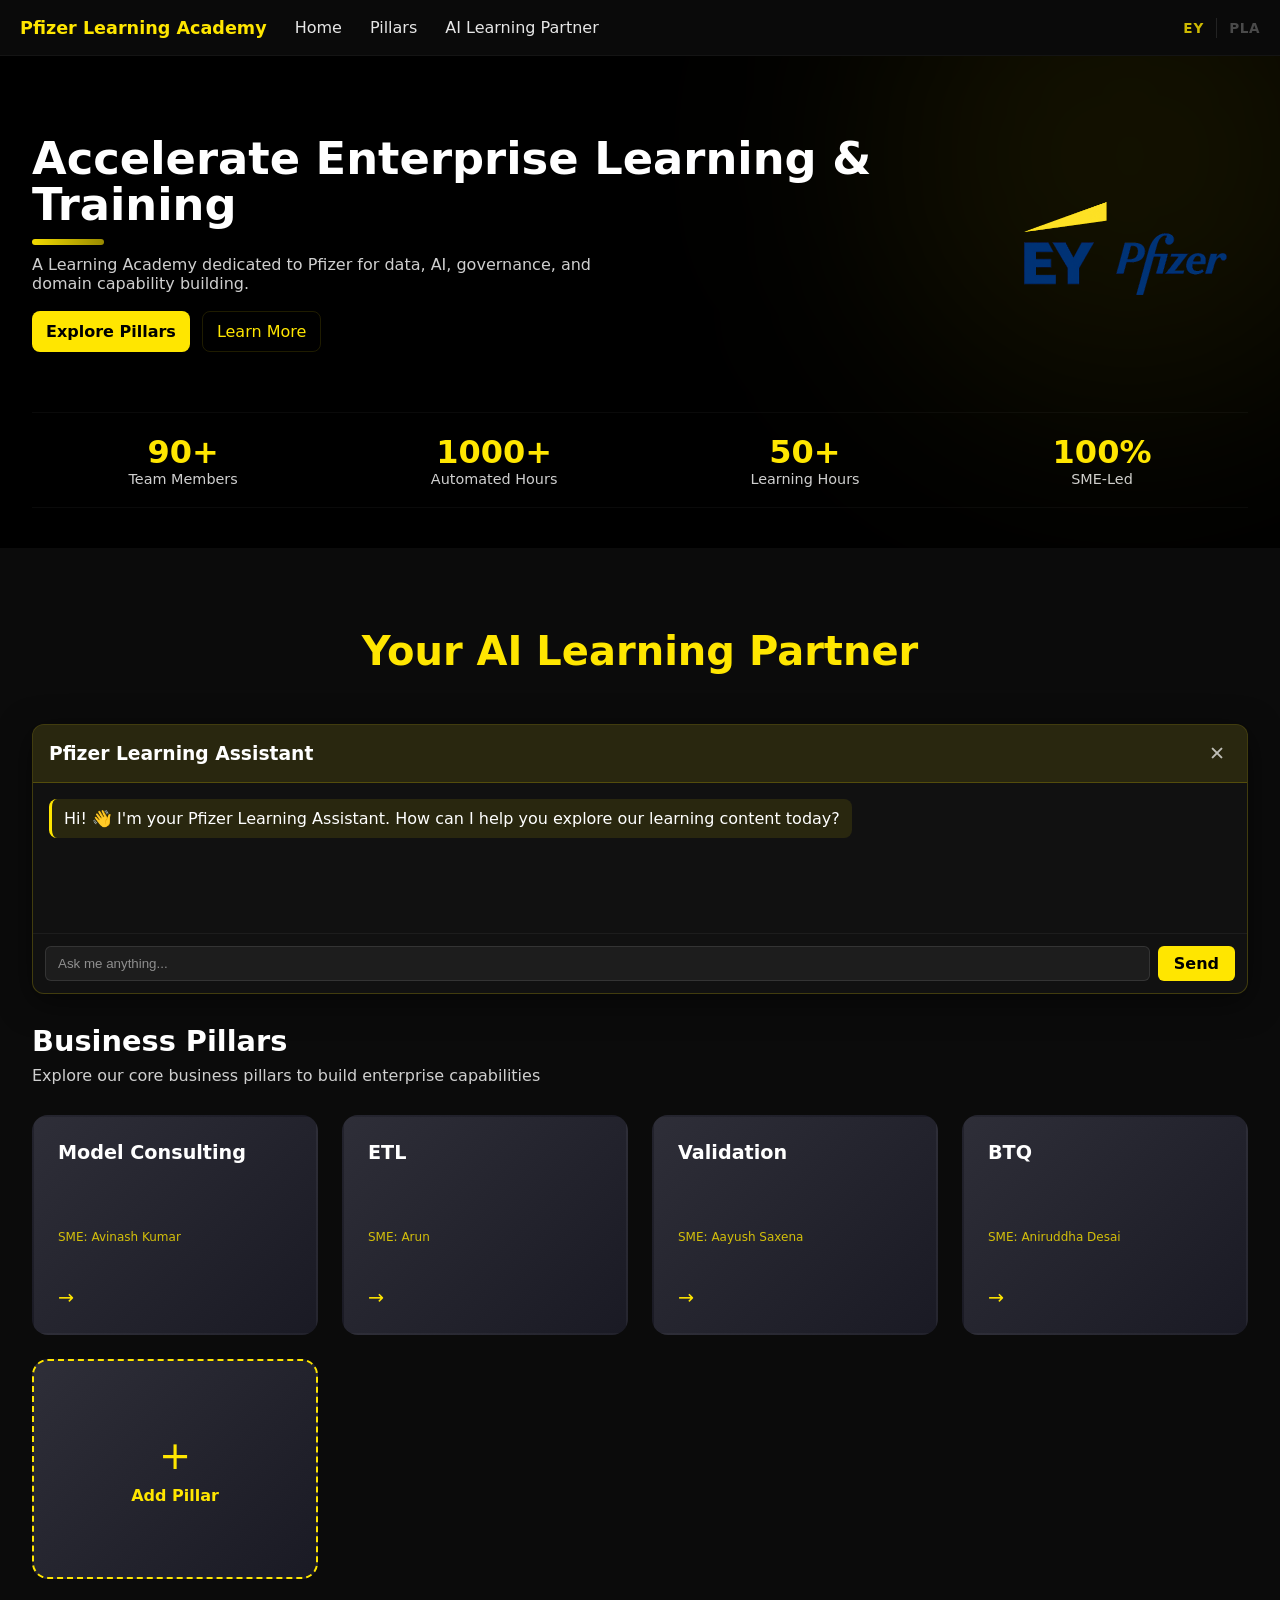
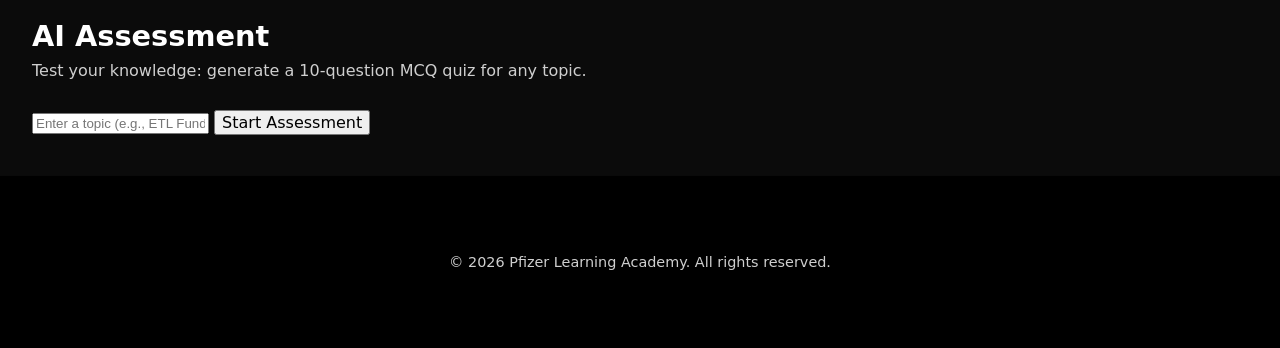
==== commit 73f857b4: "few updates" ====
--- a/index.html
+++ b/index.html
@@ -15,13 +15,12 @@
                 <nav class="nav">
                     <a href="#home" onclick="scrollToSection('home')">Home</a>
                     <a href="#pillars" onclick="scrollToSection('pillars')">Pillars</a>
-                    <a href="#topics">Topics</a>
+                    <a href="#searchInputWrapper" onclick="scrollToSection('Your AI Learning Partner')">AI Learning Partner</a>
                 </nav>
             </div>
 
             <div class="actions">
-                <input class="search" id="searchInput" placeholder="Search pillars and topics" onkeyup="handleSearch(event)">
-                
+                 
                 <div class="logosContainer">
                     <div class="brandLogo">
                         <div class="eyLogo">EY</div>
@@ -86,8 +85,8 @@
                     <p class="searchSubline flashAnimation">Your AI Learning Partner</p>
                 </div>
 
-                <!-- Chat Interface (Hidden by default) -->
-                <div id="chatInterface" class="chatInterface" style="display:none;">
+                <!-- Chat Interface (Visible by default; user can close) -->
+                <div id="chatInterface" class="chatInterface" style="display:block;">
                     <div class="chatHeader">
                         <h3>Pfizer Learning Assistant</h3>
                         <button class="closeChat" onclick="closeChat()">✕</button>
@@ -103,14 +102,14 @@
                     </div>
                 </div>
 
-                <!-- Search Bar with Static Response -->
-                <div class="searchContainer">
-                    <div class="searchInputWrapper" onclick="openChat()">
+                <!-- Search Bar (hidden while chat is open) -->
+                <div class="searchContainer" style="display:none;">
+                    <div class="searchInputWrapper">
                         <svg class="searchIcon" viewBox="0 0 24 24" fill="none" stroke="currentColor" stroke-width="2">
                             <circle cx="11" cy="11" r="8"></circle>
                             <path d="m21 21-4.35-4.35"></path>
                         </svg>
-                        <input type="text" class="searchInputStatic" placeholder="Ask me about learning topics... (Click to expand)" readonly>
+                        <input type="text" id="searchInput" class="searchInput" placeholder="Search topics..." onkeyup="handleSearch(event)">
                     </div>
                 </div>
 
@@ -129,6 +128,21 @@
                         <p>ℹ️ New pillar creation is coming soon. Contact your administrator to request new business pillars.</p>
                         <button onclick="dismissAddInfo()">Dismiss</button>
                     </div>
+                </section>
+
+                <!-- AI Assessment Section -->
+                <section id="aiAssessment" class="aiAssessment" style="margin-top:40px;">
+                    <div class="sectionHeader">
+                        <h2 class="sectionTitle">AI Assessment</h2>
+                        <p class="sectionSubtitle">Test your knowledge: generate a 10-question MCQ quiz for any topic.</p>
+                    </div>
+
+                    <div class="assessmentRow">
+                        <input type="text" id="assessmentTopicInput" placeholder="Enter a topic (e.g., ETL Fundamentals)" />
+                        <button onclick="startAssessment()">Start Assessment</button>
+                    </div>
+
+                    <div id="assessmentContainer" class="assessmentContainer" style="display:none; margin-top:20px;"></div>
                 </section>
             </div>
         </main>
--- a/styles.css
+++ b/styles.css
@@ -1005,17 +1005,29 @@
 /* Modal Styles */
 .modal {
     position: fixed;
-    top: 50%;
-    left: 50%;
-    transform: translate(-50%, -50%);
+    inset: 0;
+    z-index: 1000;
+
+    display: none;
+
+    justify-content: center;
+    align-items: center;
+
+    padding: 20px;
+}
+
+.modalContent {
     background: var(--card);
     border: 1px solid rgba(255, 230, 0, 0.2);
     border-radius: 12px;
+
+    width: 100%;
     max-width: 600px;
-    width: 90%;
+
     max-height: 90vh;
+
     overflow-y: auto;
-    z-index: 1000;
+
     box-shadow: 0 20px 60px rgba(0, 0, 0, 0.8);
 }
 
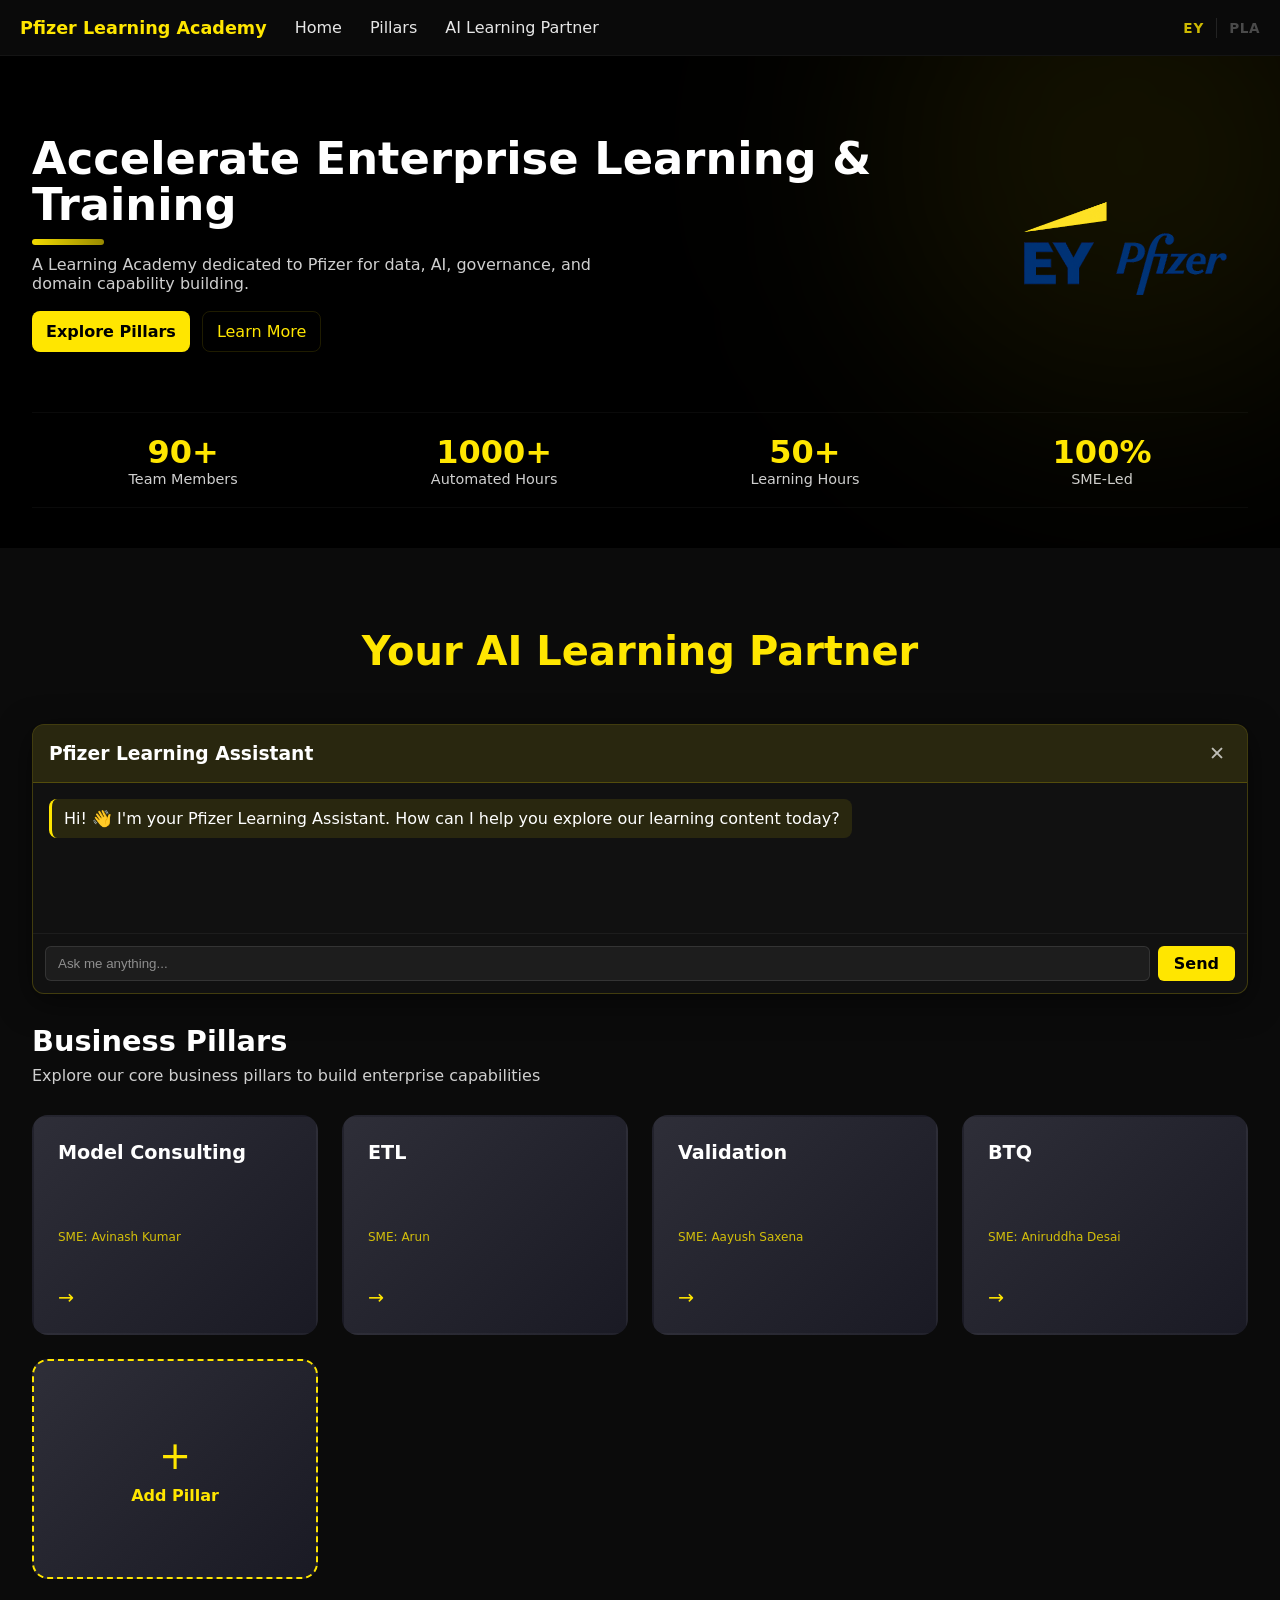
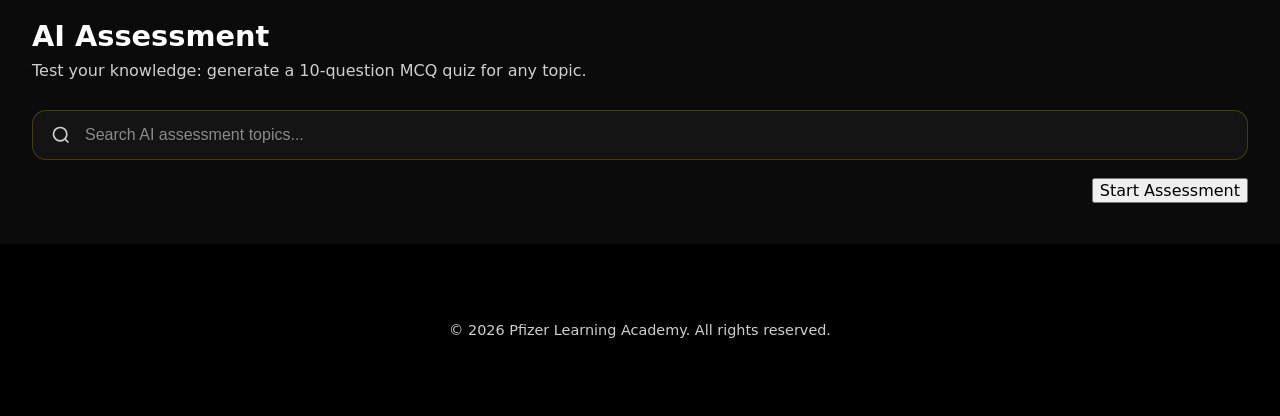
==== commit 2b1c47a5: "updates" ====
--- a/index.html
+++ b/index.html
@@ -15,7 +15,7 @@
                 <nav class="nav">
                     <a href="#home" onclick="scrollToSection('home')">Home</a>
                     <a href="#pillars" onclick="scrollToSection('pillars')">Pillars</a>
-                    <a href="#searchInputWrapper" onclick="scrollToSection('Your AI Learning Partner')">AI Learning Partner</a>
+                    <a href="#aiLearningPartner" onclick="scrollToSection('aiLearningPartner')">AI Learning Partner</a>
                 </nav>
             </div>
 
@@ -81,7 +81,7 @@
 
             <!-- Business Pillars Section -->
             <div class="container">
-                <div class="searchHeader">
+                <div id="aiLearningPartner" class="searchHeader">
                     <p class="searchSubline flashAnimation">Your AI Learning Partner</p>
                 </div>
 
@@ -103,13 +103,13 @@
                 </div>
 
                 <!-- Search Bar (hidden while chat is open) -->
-                <div class="searchContainer" style="display:none;">
+                <div class="searchContainer" id="chatSearchContainer" style="display:none;" onclick="openChatFromSearch()">
                     <div class="searchInputWrapper">
                         <svg class="searchIcon" viewBox="0 0 24 24" fill="none" stroke="currentColor" stroke-width="2">
                             <circle cx="11" cy="11" r="8"></circle>
                             <path d="m21 21-4.35-4.35"></path>
                         </svg>
-                        <input type="text" id="searchInput" class="searchInput" placeholder="Search topics..." onkeyup="handleSearch(event)">
+                        <input type="text" id="searchInput" class="searchInput" placeholder="Ask your AI learning partner..." onfocus="openChatFromSearch()" readonly>
                     </div>
                 </div>
 
@@ -137,8 +137,14 @@
                         <p class="sectionSubtitle">Test your knowledge: generate a 10-question MCQ quiz for any topic.</p>
                     </div>
 
-                    <div class="assessmentRow">
-                        <input type="text" id="assessmentTopicInput" placeholder="Enter a topic (e.g., ETL Fundamentals)" />
+                    <div class="assessmentSearchWrapper">
+                        <svg class="searchIcon" viewBox="0 0 24 24" fill="none" stroke="currentColor" stroke-width="2">
+                            <circle cx="11" cy="11" r="8"></circle>
+                            <path d="m21 21-4.35-4.35"></path>
+                        </svg>
+                        <input type="text" id="assessmentTopicInput" class="assessmentSearchInput" placeholder="Search AI assessment topics..." />
+                    </div>
+                    <div class="assessmentButtonRow">
                         <button onclick="startAssessment()">Start Assessment</button>
                     </div>
 
--- a/styles.css
+++ b/styles.css
@@ -1267,3 +1267,42 @@
         min-width: 100%;
     }
 }
+
+
+.assessmentSearchWrapper {
+    display: flex;
+    align-items: center;
+    gap: 12px;
+    background: rgba(255,255,255,0.04);
+    border: 1px solid rgba(255, 230, 0, 0.2);
+    border-radius: 14px;
+    padding: 14px 18px;
+    margin-top: 24px;
+}
+
+.assessmentSearchInput {
+    width: 100%;
+    background: transparent;
+    border: none;
+    color: var(--white);
+    font-size: 1rem;
+    outline: none;
+}
+
+.assessmentSearchInput::placeholder {
+    color: rgba(255,255,255,0.5);
+}
+
+.assessmentButtonRow {
+    margin-top: 18px;
+    display: flex;
+    justify-content: flex-end;
+}
+
+#chatSearchContainer {
+    cursor: pointer;
+}
+
+#chatSearchContainer .searchInput {
+    cursor: pointer;
+}
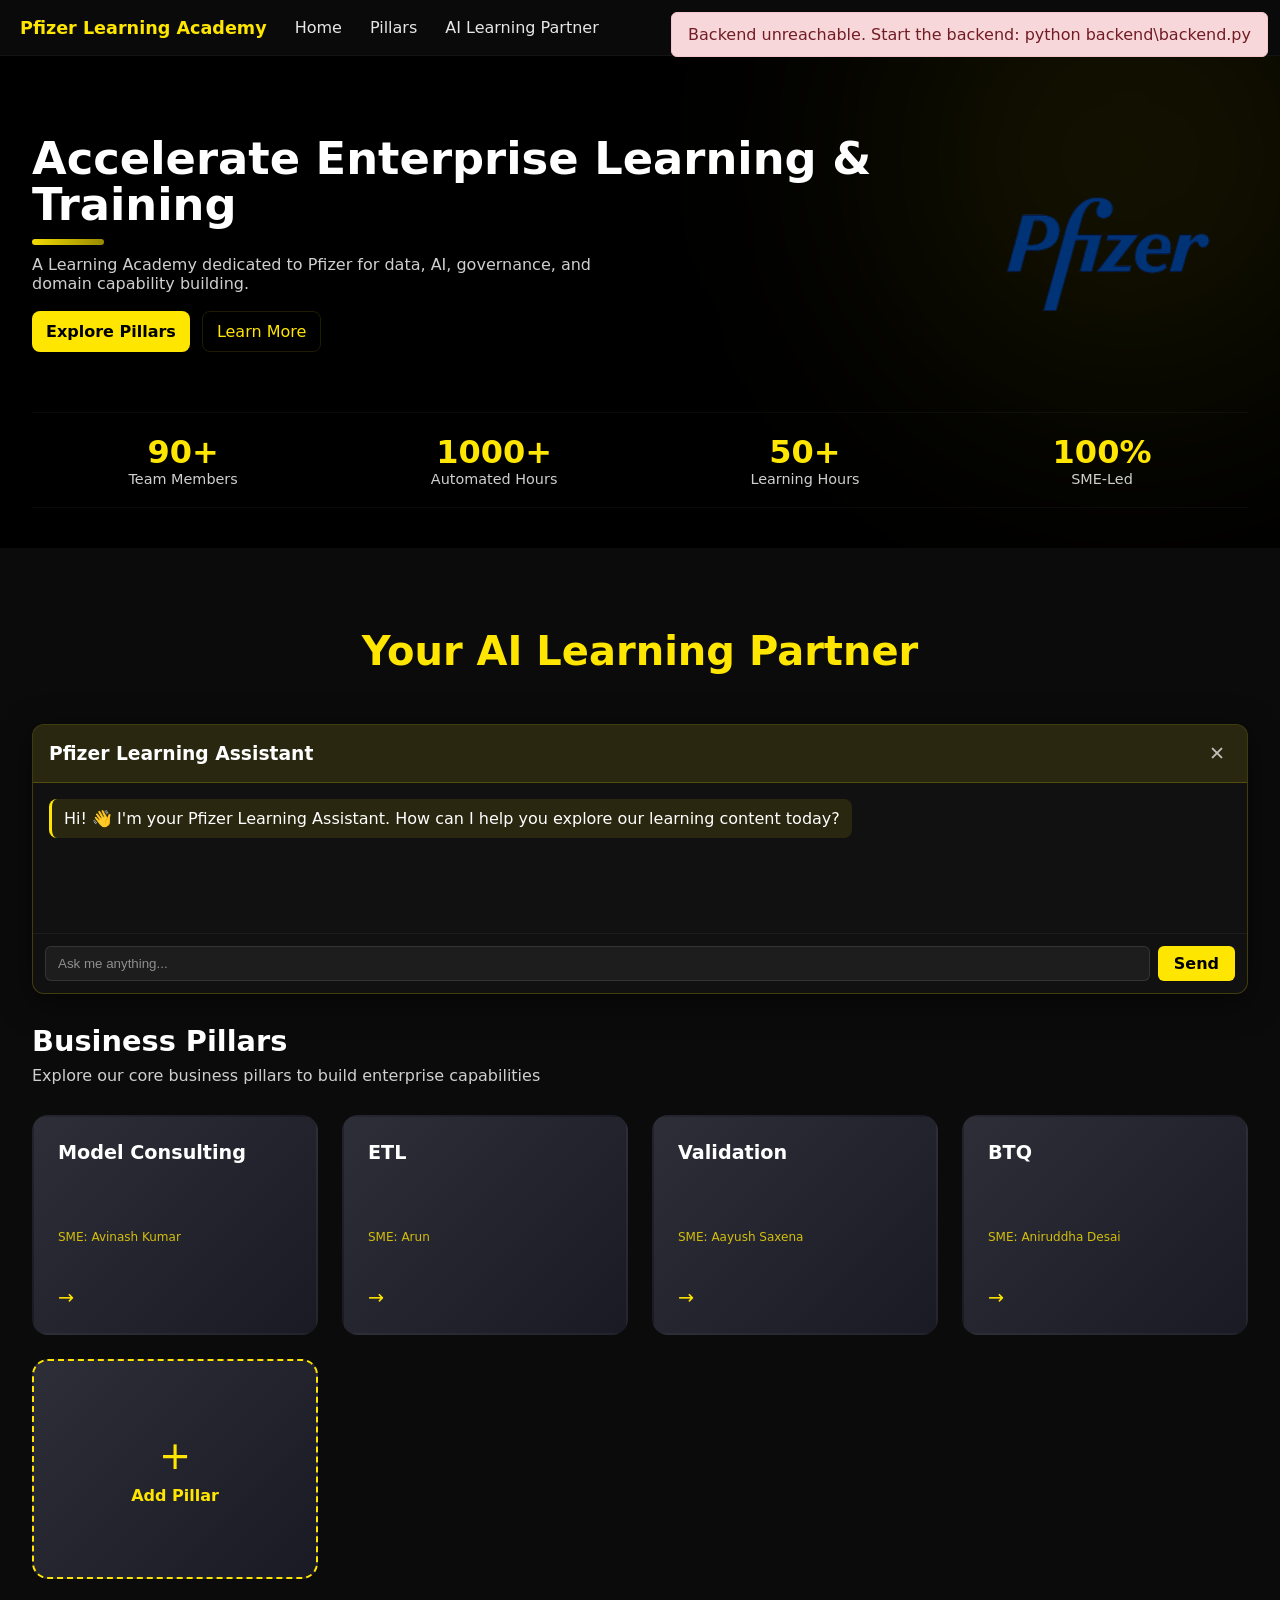
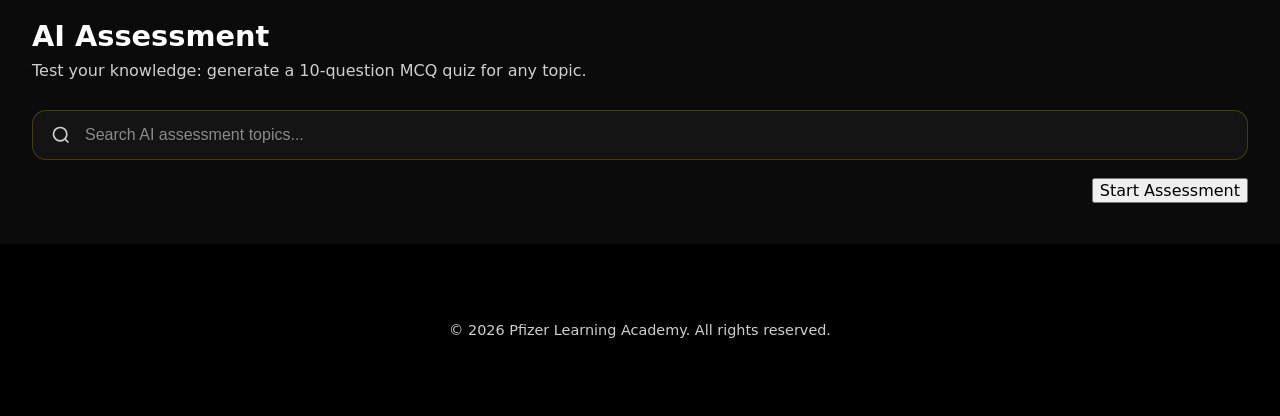
==== commit 16601881: "remove button added" ====
--- a/index.html
+++ b/index.html
@@ -158,6 +158,7 @@
             <div class="detailHeader">
                 <button class="backButton" onclick="goBackHome()">← Back</button>
                 <h1 id="detailPillarTitle" class="detailTitle"></h1>
+                <button id="deletePillarBtn" class="deleteBtn" style="display:none;" > Delete Pillar </button>
             </div>
             <div class="detailContent">
                 <div class="detailSectionHalf" id="detailSMECard">
@@ -176,6 +177,7 @@
             <div class="detailHeader">
                 <button class="backButton" onclick="goBackToPillarDetail()">← Back</button>
                 <h1 id="itemDetailTitle" class="detailTitle"></h1>
+                <button id="deleteTopicBtn" class="deleteBtn" style="display:none;" > Delete Topic </button>
             </div>
             <div class="detailContent">
                 <div class="detailSection">
--- a/styles.css
+++ b/styles.css
@@ -842,6 +842,17 @@
     align-items: center;
     gap: 20px;
     margin-bottom: 30px;
+    justify-content:space-between;
+}
+
+.deleteBtn {
+    background:#ffe600;
+    color:black;
+    border:none;
+    padding:10px 16px;
+    border-radius:8px;
+    font-weight:700;
+    cursor:pointer;
 }
 
 .backButton {
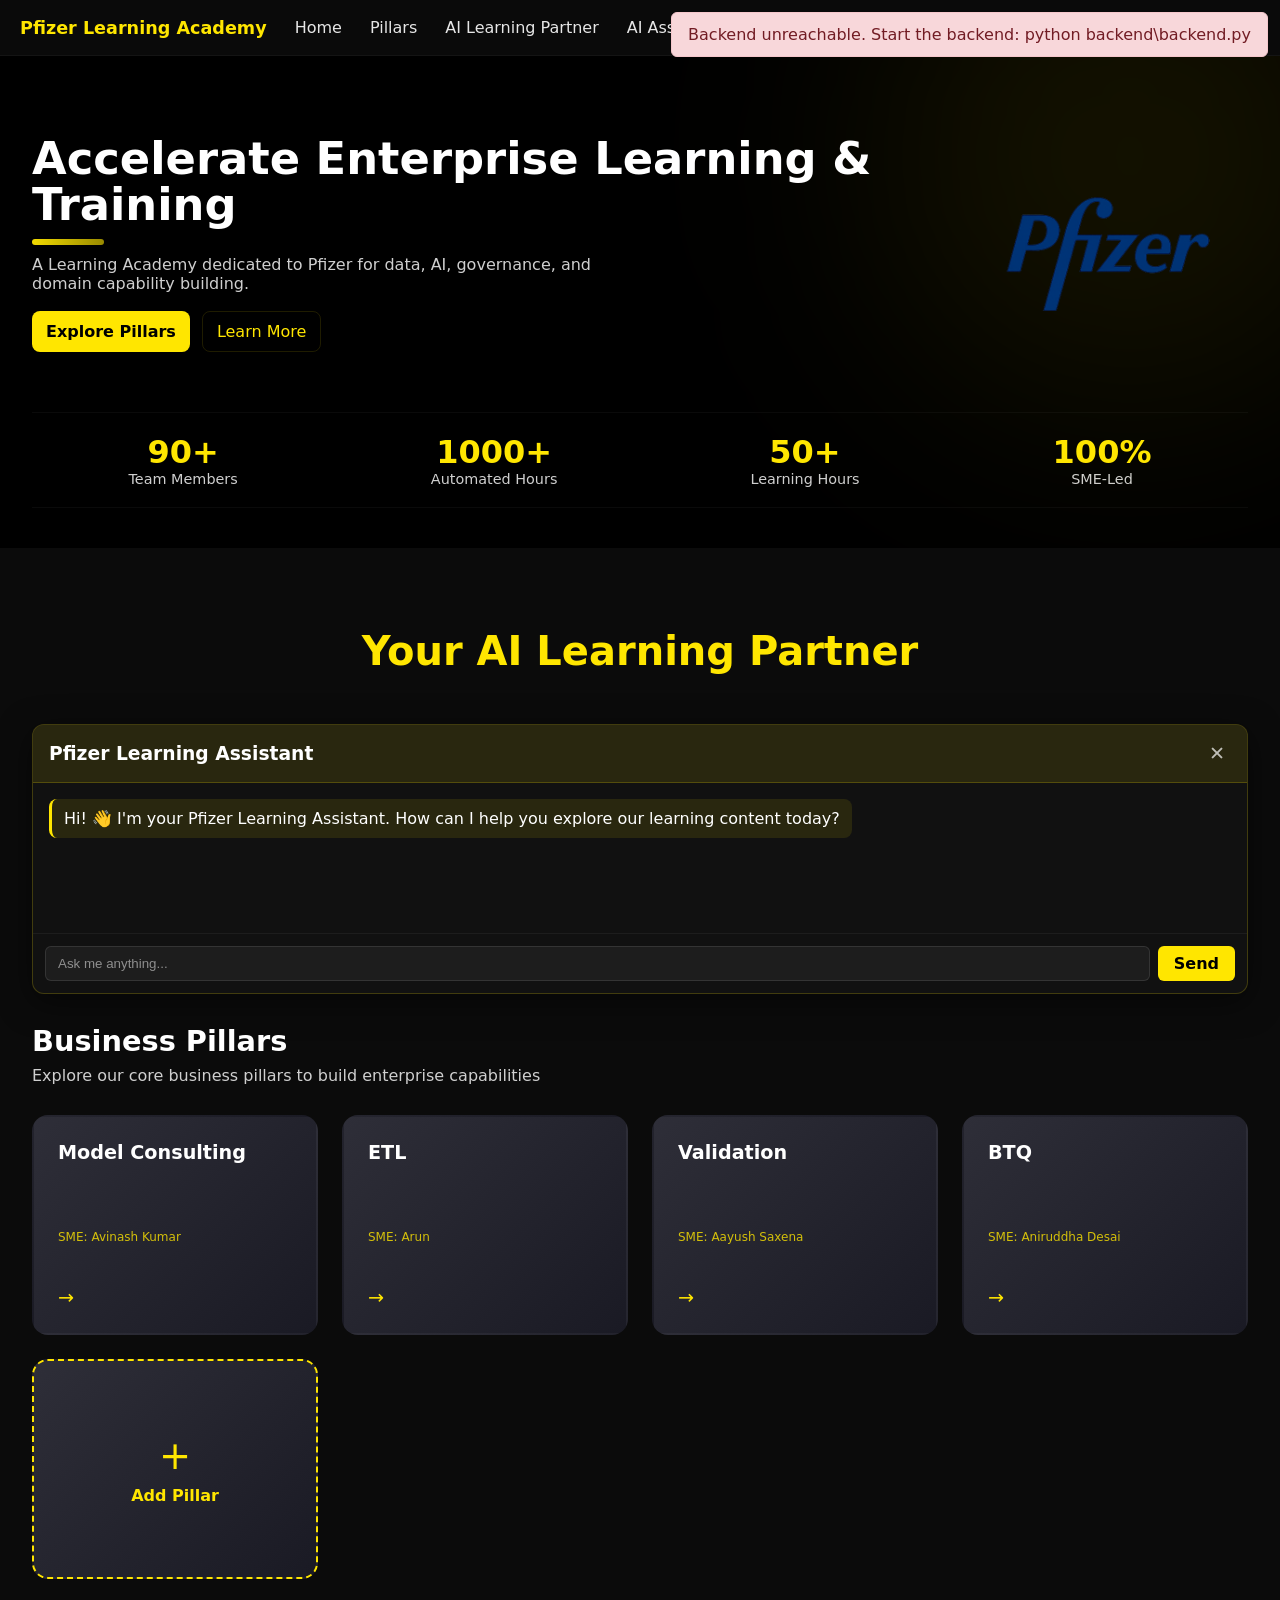
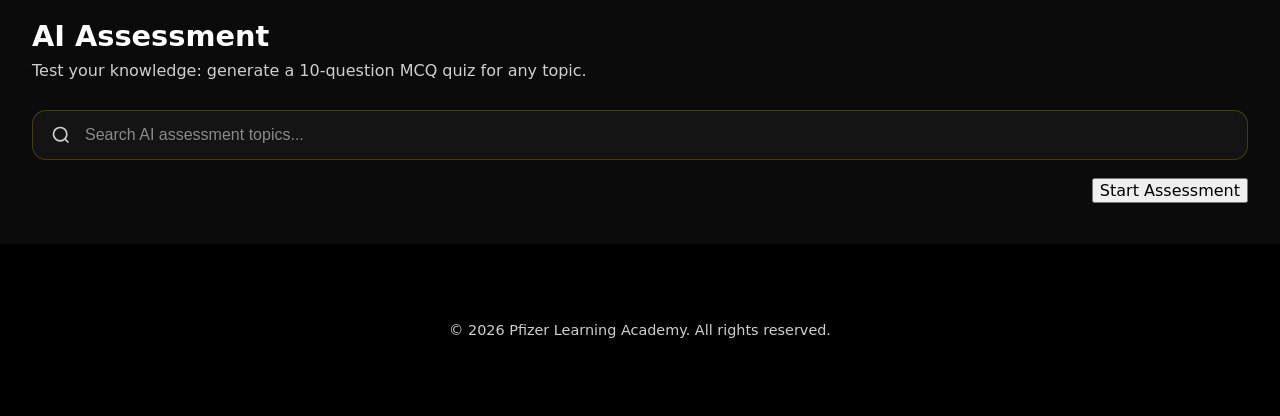
==== commit 0d5246cf: "header change" ====
--- a/index.html
+++ b/index.html
@@ -16,6 +16,7 @@
                     <a href="#home" onclick="scrollToSection('home')">Home</a>
                     <a href="#pillars" onclick="scrollToSection('pillars')">Pillars</a>
                     <a href="#aiLearningPartner" onclick="scrollToSection('aiLearningPartner')">AI Learning Partner</a>
+                    <a href="#aiAssessment" onclick="scrollToSection('aiAssessment')">AI Assesment</a>
                 </nav>
             </div>
 
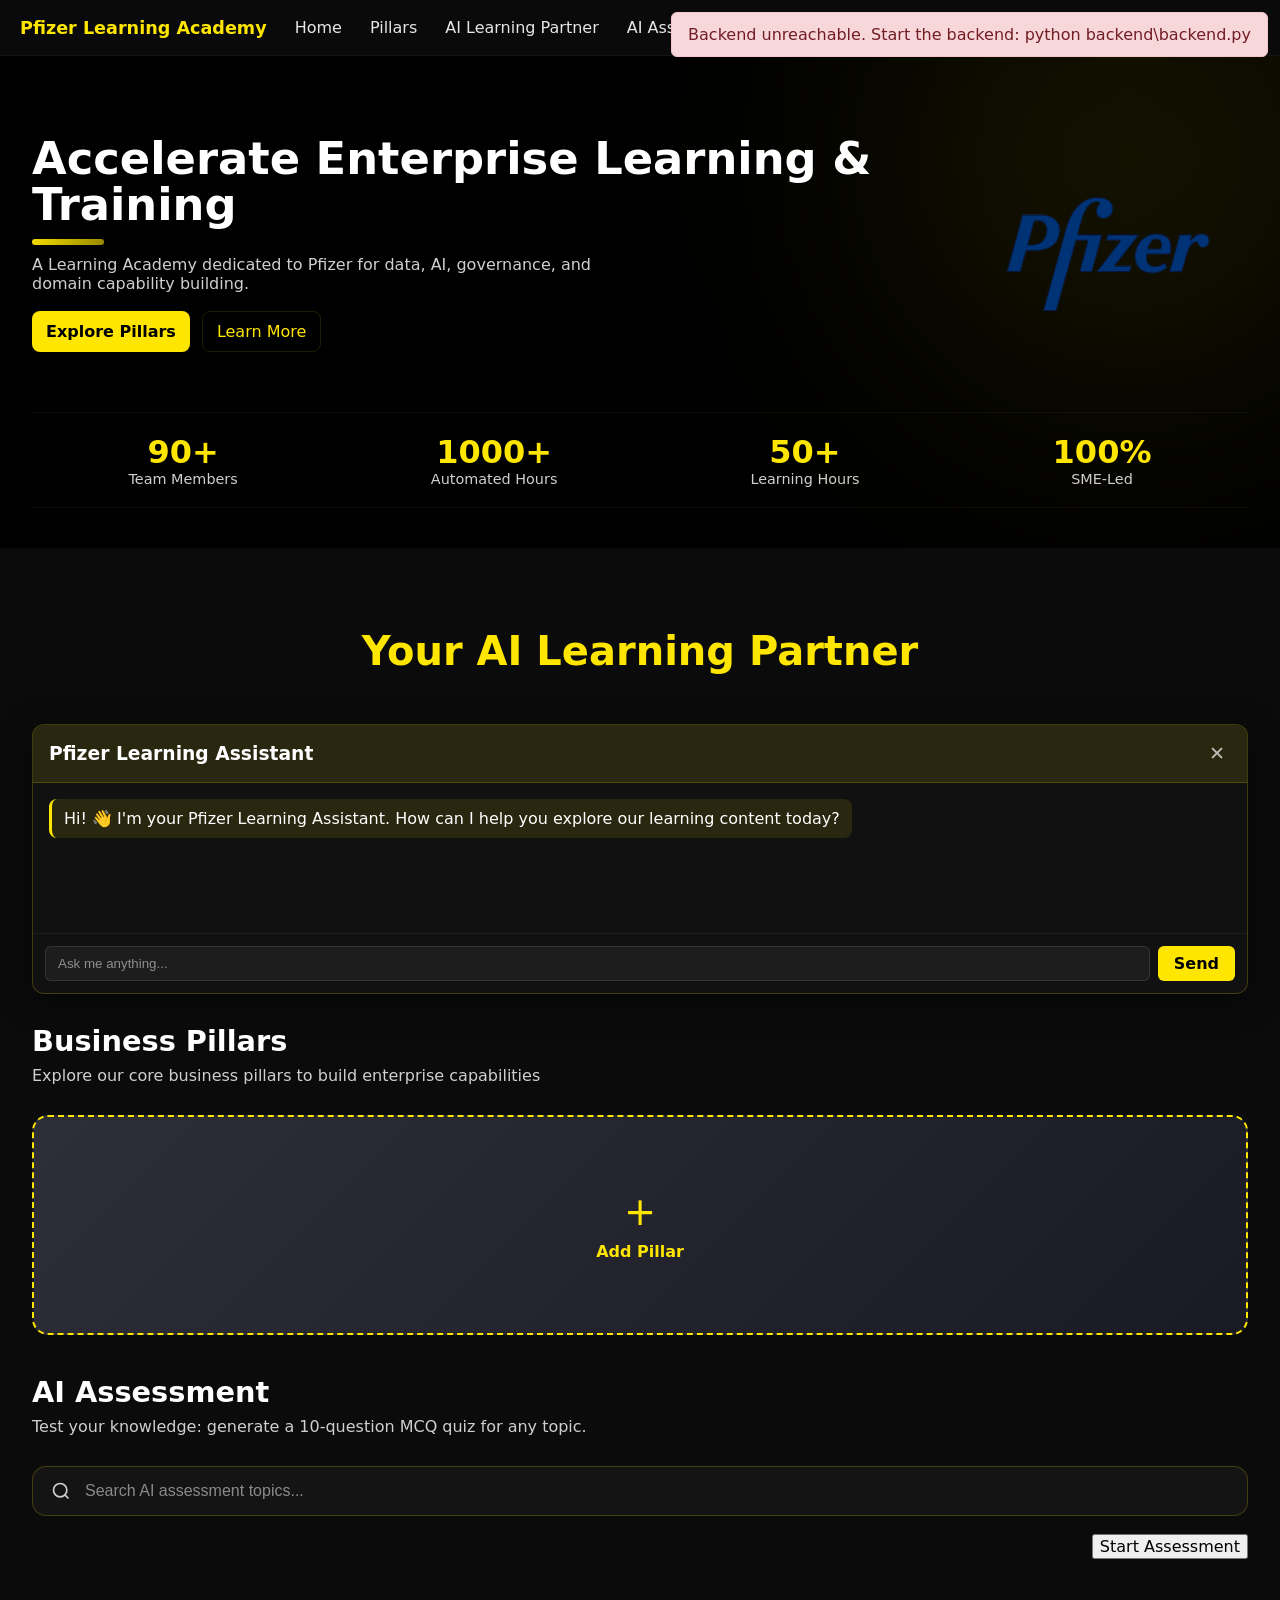
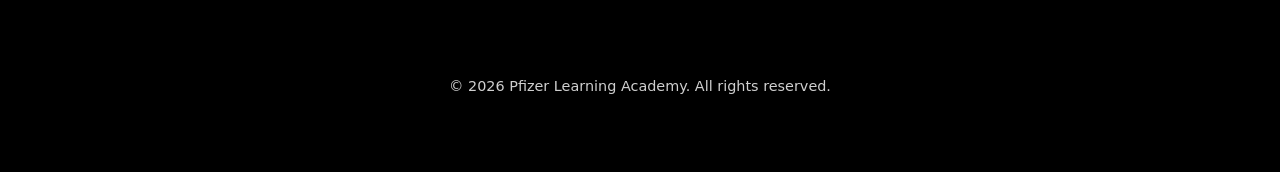
==== commit 51689bb2: "changes" ====
--- a/index.html
+++ b/index.html
@@ -183,7 +183,7 @@
             <div class="detailContent">
                 <div class="detailSection">
                     <h2 class="sectionHeading">Title</h2>
-                    <h3 class="confusionMatrixHeading">Confusion Matrix</h3>
+                    <h3 id="itemDetailTopicName" class="confusionMatrixHeading"> </h3>
                 </div>
                 <div class="detailSection">
                     <h2 class="sectionHeading">Content</h2>
